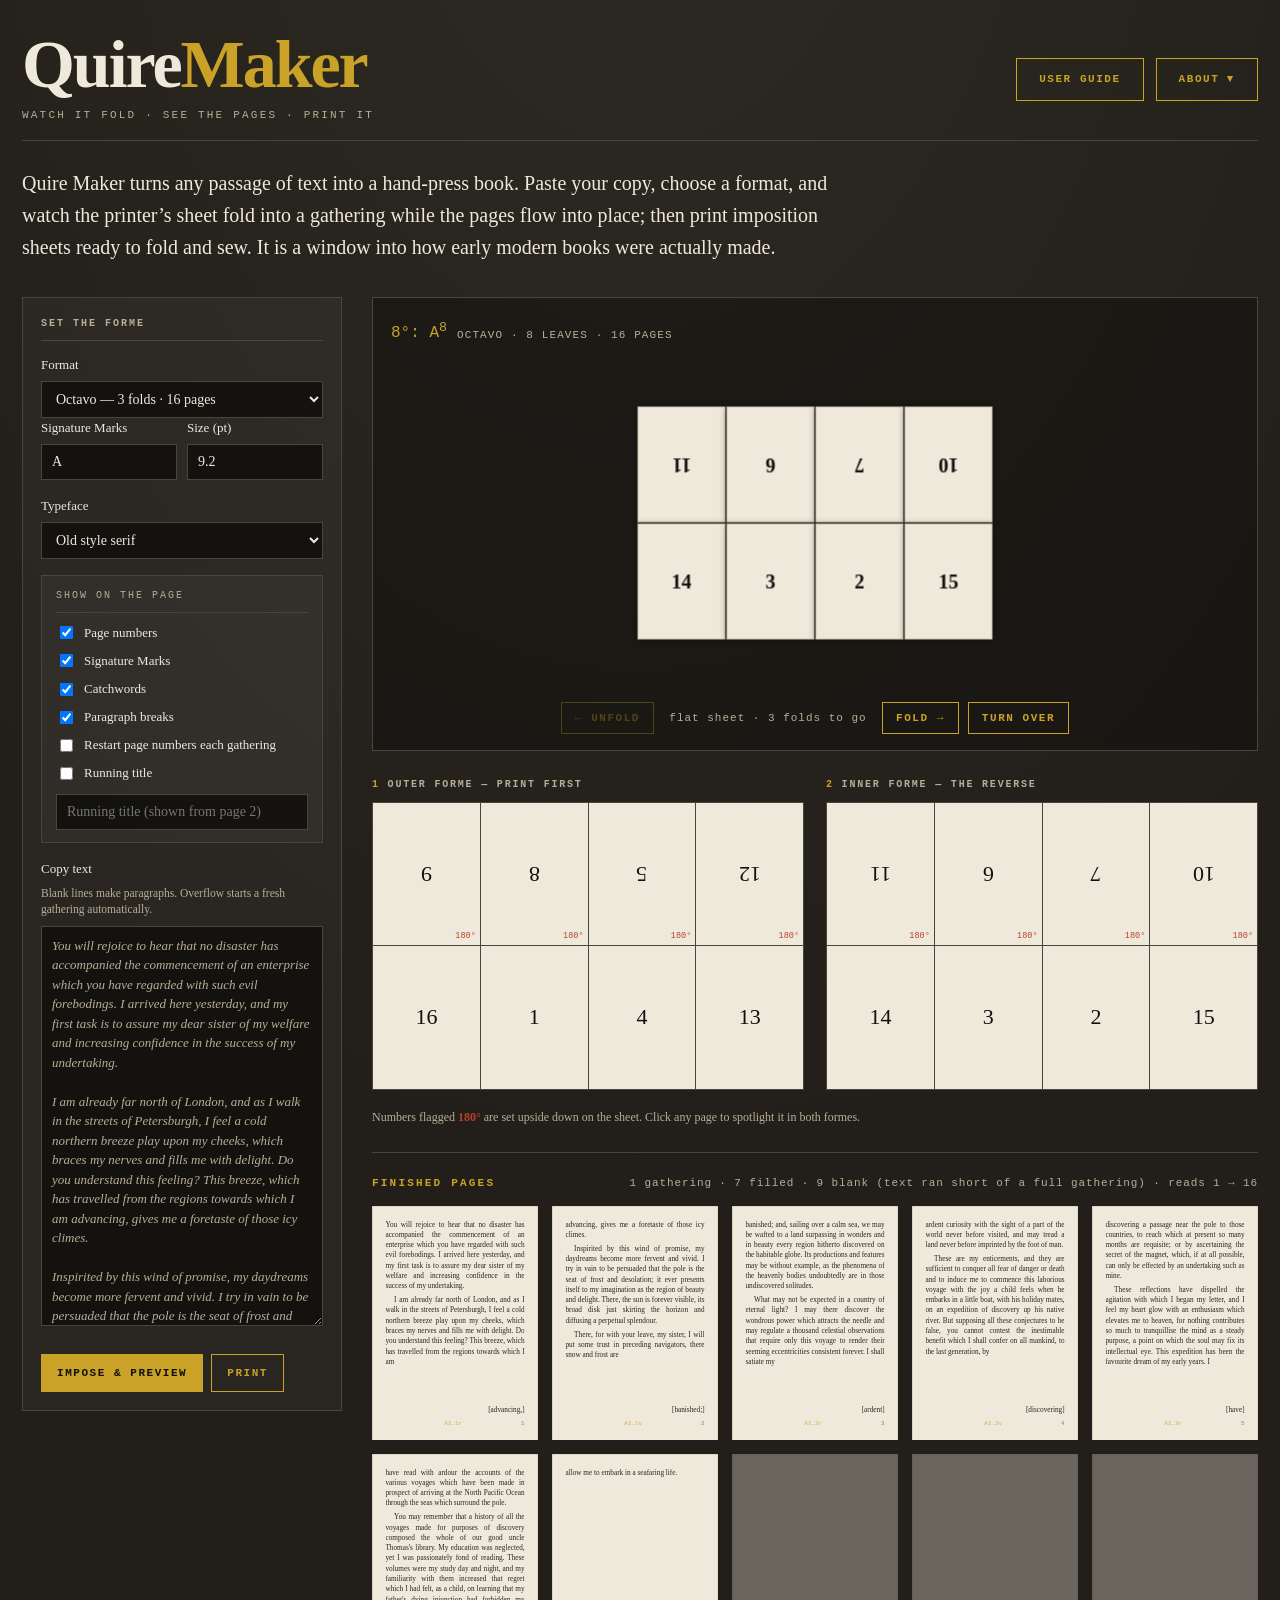
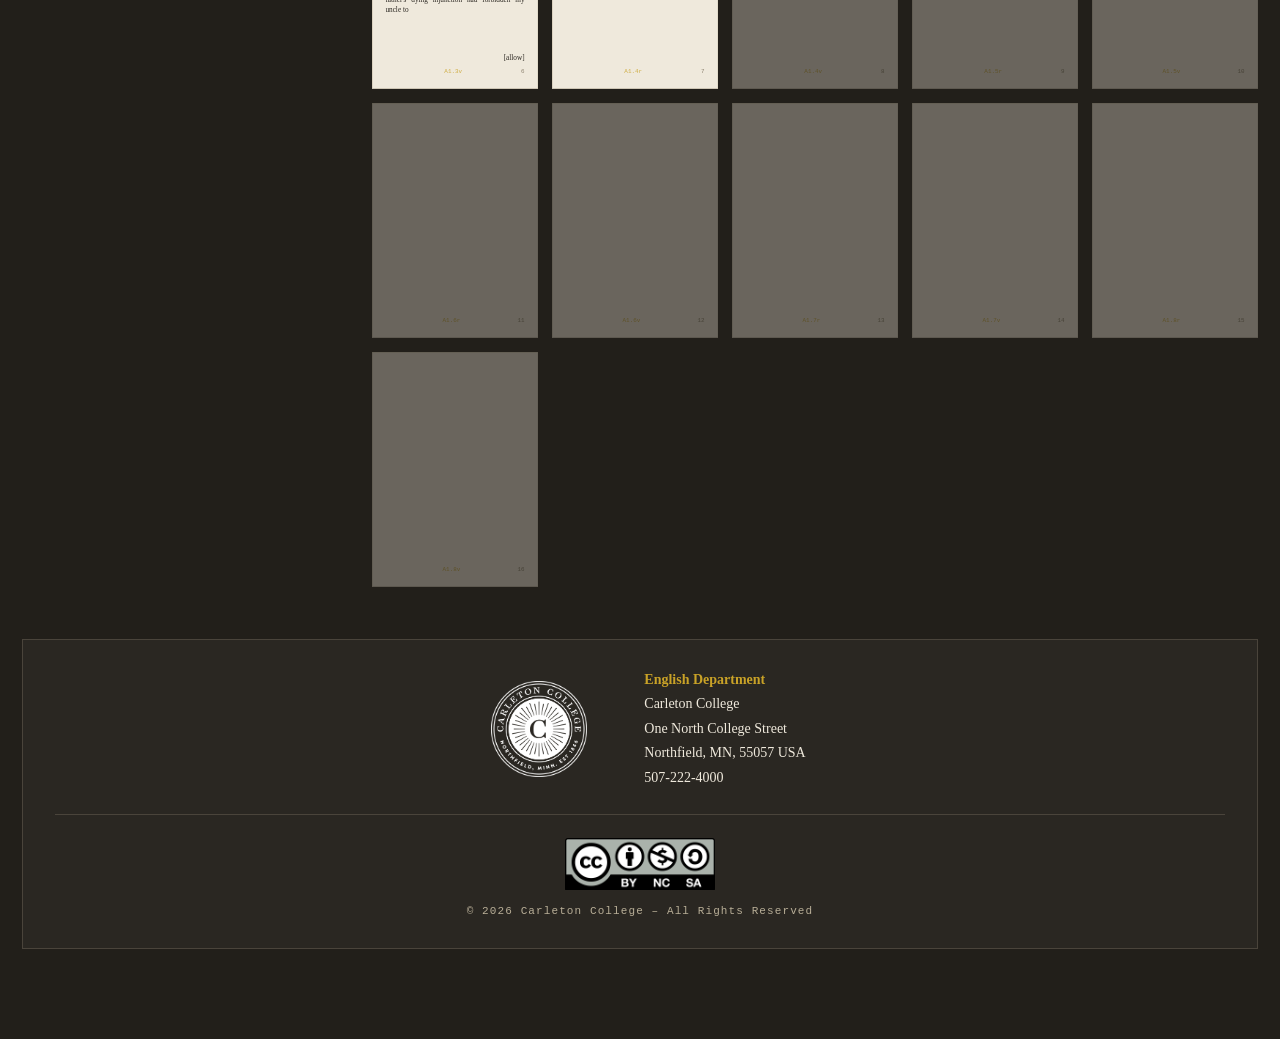
==== index.html @ 85a3f0dc "design changes" ====
<!DOCTYPE html>
<html lang="en">
<head>
<meta charset="utf-8">
<meta name="viewport" content="width=device-width,initial-scale=1">
<title>QuireMaker</title>
<link rel="stylesheet" href="css/styles.css">
</head>
<body>
<div class="wrap">

<header>
  <div class="brand">
    <h1>Quire<span>Maker</span></h1>
    <div class="tag">watch it fold &middot; see the pages &middot; print it</div>
  </div>
  <nav class="navbtns sitenav">
    <a class="btnlink" href="guide.html">User Guide</a>
    <div class="dropdown">
      <a class="btnlink ghost" href="about.html">About &#9662;</a>
      <div class="dropmenu">
        <a href="resources.html">Resources</a>
        <a href="credits.html">Credits</a>
      </div>
    </div>
  </nav>
</header>

<section class="hero">
  <p class="lede">Quire Maker turns any passage of text into a hand-press book. Paste your copy,
  choose a format, and watch the printer&rsquo;s sheet fold into a gathering while the pages flow
  into place; then print imposition sheets ready to fold and sew. It is a window into how
  early modern books were actually made.</p>
</section>

<div class="cols">
  <div class="panel">
    <h2>Set the forme</h2>

    <label for="fmt">Format</label>
    <select id="fmt">
      <option value="folio">Folio &mdash; 1 fold &middot; 4 pages</option>
      <option value="quarto">Quarto &mdash; 2 folds &middot; 8 pages</option>
      <option value="octavo" selected>Octavo &mdash; 3 folds &middot; 16 pages</option>
      <option value="sexto">Sextodecimo &mdash; 4 folds &middot; 32 pages</option>
    </select>

    <div class="two">
      <div><label for="sig">Signature Marks</label><input type="text" id="sig" value="A" maxlength="2"></div>
      <div><label for="fs">Size (pt)</label><input type="number" id="fs" value="9.2" step="0.2" min="5" max="16"></div>
    </div>

    <label for="face">Typeface</label>
    <select id="face">
      <option value='"Iowan Old Style",Georgia,serif'>Old style serif</option>
      <option value='"Palatino Linotype",Palatino,serif'>Palatino</option>
      <option value='"Times New Roman",Times,serif'>Times</option>
      <option value='Baskerville,"Libre Baskerville",serif'>Baskerville</option>
    </select>

    <div class="togglebox">
      <div class="togglehead">Show on the page</div>
      <div class="chk"><input type="checkbox" id="pgnum" checked><span>Page numbers</span></div>
      <div class="chk"><input type="checkbox" id="sigmark" checked><span>Signature Marks</span></div>
      <div class="chk"><input type="checkbox" id="catch" checked><span>Catchwords</span></div>
      <div class="chk"><input type="checkbox" id="para" checked><span>Paragraph breaks</span></div>
      <div class="chk"><input type="checkbox" id="restartpg"><span>Restart page numbers each gathering</span></div>
      <div class="chk"><input type="checkbox" id="runtitle"><span>Running title</span></div>
      <input type="text" id="runtitletext" class="runtitle-input" placeholder="Running title (shown from page 2)">
    </div>

    <label for="txt">Copy text</label>
    <div class="hint">Blank lines make paragraphs. Overflow starts a fresh gathering automatically.</div>
    <textarea id="txt"></textarea>

    <div class="acts">
      <button id="go">Impose &amp; preview</button>
      <button class="ghost" id="pr">Print</button>
    </div>
  </div>

  <div>
    <div class="stagebox">
      <p class="formula" id="fx"></p>
      <div class="scene"><div class="stack" id="stack"></div></div>
      <div class="transport">
        <button class="ghost" id="back">&larr; Unfold</button>
        <div class="step" id="stepTxt"></div>
        <button class="ghost" id="fwd">Fold &rarr;</button>
        <button class="ghost" id="turn">Turn over</button>
      </div>
    </div>

    <div class="formes" id="formes"></div>
    <p class="legend">
      Numbers flagged <b style="color:var(--vermilion)">180&deg;</b> are set upside down on the sheet.
      Click any page to spotlight it in both formes.
      </b>
    </p>

    <div class="previewhead">
      <h2>Finished pages</h2>
      <div class="meta" id="pvMeta"></div>
    </div>
    <div class="book" id="book"><p class="emptynote">Press &ldquo;Impose &amp; preview&rdquo; to flow your text into the pages.</p></div>
  </div>
</div>

<footer class="sitefoot">
  <div class="footmain">
    <div class="footlogo">
      <img src="images/carletonlogo.png" alt="Carleton College">
    </div>
    <address class="footaddr">
      <b>English Department</b><br>
      Carleton College<br>
      One North College Street<br>
      Northfield, MN, 55057 USA<br>
      507-222-4000
    </address>
  </div>
  <div class="footlic">
    <div class="cclicense">
      <img src="images/copyright.png" alt="CC BY-NC-SA 4.0">
    </div>
    <div class="footcopy">&copy; 2026 Carleton College &ndash; All Rights Reserved</div>
  </div>
</footer>
</div>

<div id="out"></div>

<script type="module" src="js/app.js"></script>
</body>
</html>
---- css/styles.css ----
:root{
  --ink:#12100e; --board:#221f1a; --paper:#efe9dc; --paperEdge:#cdc3ad;
  --rule:#4a443b; --gold:#c9a227; --vermilion:#b8422c; --slate:#5d7a8c; --dim:#b8ae97;
}
*{box-sizing:border-box}
html,body{margin:0;padding:0}
body{background:radial-gradient(120% 90% at 50% -10%,#2e2a23 0%,var(--board) 60%);
  color:var(--paper);font-family:"Iowan Old Style","Palatino Linotype",Palatino,Georgia,serif;
  font-size:16px;line-height:1.55;min-height:100vh}
.wrap{max-width:1320px;margin:0 auto;padding:34px 22px 90px}

header{display:flex;align-items:center;justify-content:space-between;gap:20px;
  flex-wrap:wrap;border-bottom:1px solid var(--rule);padding-bottom:16px;margin-bottom:26px}
h1{margin:0;font-size:clamp(36px,7vw,68px);line-height:.9;font-weight:600;letter-spacing:-.03em}
h1 span{color:var(--gold)}
.tag{font-family:ui-monospace,"SF Mono",Menlo,Consolas,monospace;font-size:11px;
  letter-spacing:.2em;text-transform:uppercase;color:var(--dim);margin-top:12px}
/* nav sits up on the title line, buttons pushed to the right */
header .navbtns{width:auto;margin:0;justify-content:flex-end}

.cols{display:grid;grid-template-columns:320px 1fr;gap:30px;align-items:start}
@media(max-width:980px){.cols{grid-template-columns:1fr}}

.panel{border:1px solid var(--rule);padding:18px;background:rgba(255,255,255,.03)}
.panel h2{font-family:ui-monospace,Menlo,monospace;font-size:10px;letter-spacing:.2em;
  text-transform:uppercase;color:var(--dim);margin:0 0 14px;padding-bottom:8px;
  border-bottom:1px solid var(--rule);font-weight:600}
label{display:block;font-size:13px;margin:16px 0 6px}
label:first-of-type{margin-top:0}
select,input[type=text],input[type=number],textarea{width:100%;padding:9px 10px;
  font-family:inherit;font-size:14px;border-radius:0;background:#14120f;
  border:1px solid var(--rule);color:var(--paper)}
textarea{min-height:400px;font-size:13px;line-height:1.5;resize:vertical}
/* built-in passage shown as a sample: greyed + italic until the user clicks in */
textarea.is-sample{color:var(--dim);font-style:italic}
select:focus,input:focus,textarea:focus{outline:none;border-color:var(--gold)}
.two{display:grid;grid-template-columns:1fr 1fr;gap:10px}
.chk{display:flex;align-items:center;gap:8px;font-size:13px;margin-top:12px}
.chk input{width:auto}
.hint{font-size:11.5px;color:var(--dim);margin:6px 0 8px;line-height:1.45}

.togglebox{border:1px solid var(--rule);background:rgba(255,255,255,.03);
  padding:12px 14px;margin-top:16px}
.togglehead{font-family:ui-monospace,Menlo,monospace;font-size:10px;letter-spacing:.2em;
  text-transform:uppercase;color:var(--dim);margin:0 0 10px;padding-bottom:8px;
  border-bottom:1px solid var(--rule)}
.togglebox .chk{margin-top:8px}
.togglebox .chk:first-of-type{margin-top:0}
.runtitle-input{margin-top:10px;font-size:12px;padding:7px 9px}

button{font-family:ui-monospace,Menlo,monospace;font-size:11px;letter-spacing:.14em;
  text-transform:uppercase;padding:12px 15px;border:1px solid var(--gold);
  background:var(--gold);color:var(--ink);cursor:pointer;border-radius:0;font-weight:600}
button.ghost{background:transparent;color:var(--gold)}
button:hover:not(:disabled){background:var(--vermilion);border-color:var(--vermilion);color:#fff}
button:disabled{opacity:.3;cursor:default}
button:focus-visible{outline:2px solid var(--slate);outline-offset:3px}
.acts{display:flex;gap:8px;margin-top:20px;flex-wrap:wrap}

/* ---- fold theatre: fixed, centered stage ---- */
.stagebox{border:1px solid var(--rule);background:rgba(0,0,0,.28);padding:20px 18px 16px;margin-bottom:26px;overflow:hidden}
.formula{font-family:ui-monospace,Menlo,monospace;font-size:16px;color:var(--gold);margin:0 0 12px}
.formula small{color:var(--dim);font-size:11px;letter-spacing:.1em;text-transform:uppercase;margin-left:10px}
.scene{perspective:1600px;height:330px;display:flex;align-items:center;justify-content:center;overflow:hidden}
.stack{position:relative;transform-style:preserve-3d;transition:transform .6s ease}  /* centered, never moves */
.pc{position:absolute;background:var(--paper);color:var(--ink);border:1px solid var(--paperEdge);
  display:flex;align-items:center;justify-content:center;font-size:20px;font-weight:600;
  transform-style:preserve-3d;
  transition:transform .6s cubic-bezier(.5,.05,.25,1);
  box-shadow:0 1px 7px rgba(0,0,0,.4)}
.pc .lbl{backface-visibility:hidden;position:absolute}
.pc .lbl.bk{transform:rotateY(180deg)}
.pc.inv .lbl{transform:rotate(180deg)}
.pc.inv .lbl.bk{transform:rotateY(180deg) rotate(180deg)}

.transport{display:flex;gap:9px;align-items:center;justify-content:center;margin-top:14px;flex-wrap:wrap}
.transport button{padding:9px 13px}
.step{font-family:ui-monospace,Menlo,monospace;font-size:11px;color:var(--dim);
  letter-spacing:.09em;min-width:210px;text-align:center}

/* ---- formes ---- */
.formes{display:grid;grid-template-columns:1fr 1fr;gap:22px;margin-bottom:26px}
@media(max-width:760px){.formes{grid-template-columns:1fr}}
.forme h3{font-family:ui-monospace,Menlo,monospace;font-size:10px;letter-spacing:.18em;
  text-transform:uppercase;color:var(--dim);margin:0 0 9px}
.forme h3 b{color:var(--gold)}
.sheet{display:grid;gap:1px;background:var(--rule);border:1px solid var(--rule)}
.cell{background:var(--paper);color:var(--ink);aspect-ratio:3/4;position:relative;
  display:flex;align-items:center;justify-content:center;font-size:clamp(14px,2.3vw,22px);
  cursor:pointer;transition:background .18s}
.cell:hover{background:#fff8e6}
.cell.hi{background:var(--gold)}
.cell .num{transition:transform .3s}
.cell.rot .num{transform:rotate(180deg)}
.cell .flag{position:absolute;bottom:2px;right:4px;font-family:ui-monospace,monospace;
  font-size:8.5px;color:var(--vermilion)}
.legend{font-size:12px;color:var(--dim);margin:-8px 0 26px;line-height:1.5}
.legend b{color:var(--paper);font-weight:600}

/* ---- live page preview ---- */
.previewhead{display:flex;align-items:baseline;justify-content:space-between;gap:14px;
  flex-wrap:wrap;border-top:1px solid var(--rule);padding-top:22px;margin-bottom:14px}
.previewhead h2{font-family:ui-monospace,Menlo,monospace;font-size:11px;letter-spacing:.2em;
  text-transform:uppercase;color:var(--gold);margin:0}
.previewhead .meta{font-family:ui-monospace,Menlo,monospace;font-size:11px;color:var(--dim);letter-spacing:.08em}
.book{display:grid;grid-template-columns:repeat(auto-fill,minmax(150px,1fr));gap:14px}
.leaf{position:relative;overflow:hidden}
.leafframe{position:absolute;top:0;left:0;transform-origin:top left;
  background:var(--paper);color:#2a2620;
  box-shadow:0 2px 8px rgba(0,0,0,.35), inset 0 0 0 1px var(--paperEdge);
  border:0}
.leafframe .body{min-height:0;text-align:justify}
.leafframe .body p{margin:0 0 .5em}
.leafframe .foot{min-height:0}
.leafframe .corner{font-family:ui-monospace,monospace;color:var(--gold);opacity:.85}
.leafframe .pnum{font-family:ui-monospace,monospace;color:#8a7f6d}
.leaf.blank .leafframe{opacity:.35}
.gatherlabel{grid-column:1/-1;font-family:ui-monospace,Menlo,monospace;font-size:10px;
  letter-spacing:.16em;text-transform:uppercase;color:var(--dim);
  border-bottom:1px dashed var(--rule);padding-bottom:6px;margin-top:6px}
.emptynote{color:var(--dim);font-size:13px}

/* ---- hero + navigation ---- */
.hero{margin:0 0 34px;max-width:820px;text-align:left}
.lede{font-size:clamp(16px,2.2vw,20px);line-height:1.6;color:var(--paper);margin:0 0 22px}
.lede em{color:var(--gold);font-style:normal}
.article em{color:var(--gold);font-style:normal}
.navbtns{display:flex;gap:12px;flex-wrap:wrap;justify-content:center;width:100%}
.btnlink{display:inline-block;text-decoration:none;
  font-family:ui-monospace,Menlo,monospace;font-size:11px;letter-spacing:.14em;
  text-transform:uppercase;padding:12px 22px;border:1px solid var(--gold);
  background:transparent;color:var(--gold);font-weight:600;transition:background .15s,color .15s}
.btnlink.ghost{background:transparent;color:var(--gold)}
.btnlink:hover{background:var(--vermilion);border-color:var(--vermilion);color:#fff}
.btnlink:focus-visible{outline:2px solid var(--slate);outline-offset:3px}

/* About dropdown */
.dropdown{position:relative;display:inline-block}
/* transparent bridge so the menu doesn't vanish when crossing the gap */
.dropdown::after{content:"";position:absolute;top:100%;left:0;right:0;height:12px}
.dropmenu{position:absolute;top:calc(100% + 10px);left:50%;
  transform:translateX(-50%) translateY(6px);min-width:210px;
  background:var(--board);border:1px solid var(--rule);
  box-shadow:0 14px 34px rgba(0,0,0,.45);
  display:flex;flex-direction:column;z-index:50;
  opacity:0;visibility:hidden;transition:opacity .16s ease,transform .16s ease}
.dropdown:hover .dropmenu,.dropdown:focus-within .dropmenu{
  opacity:1;visibility:visible;transform:translateX(-50%) translateY(0)}
.dropmenu a{display:block;text-decoration:none;padding:12px 18px;text-align:left;
  font-family:ui-monospace,Menlo,monospace;font-size:11px;letter-spacing:.12em;
  text-transform:uppercase;color:var(--paper);border-bottom:1px solid var(--rule);
  transition:background .12s,color .12s}
.dropmenu a:last-child{border-bottom:0}
.dropmenu a:hover{background:var(--gold);color:var(--ink)}

/* shared centered site nav on every page */
.sitenav{margin:0 0 32px}

/* subtle top nav / back link on subpages */
.topnav{display:flex;align-items:center;gap:18px;margin:-6px 0 30px;flex-wrap:wrap}
.backlink{text-decoration:none;font-family:ui-monospace,Menlo,monospace;font-size:11px;
  letter-spacing:.14em;text-transform:uppercase;color:var(--gold)}
.backlink:hover{color:var(--vermilion)}
.topnav .sep{color:var(--rule)}

/* ---- article / prose pages (guide, about) ---- */
.article{max-width:820px}
.article h2{font-size:clamp(22px,4vw,32px);font-weight:600;letter-spacing:-.01em;
  color:var(--paper);margin:38px 0 12px;scroll-margin-top:24px}
.article h2:first-child{margin-top:0}
.article h2 span{color:var(--gold)}
.article h3{font-family:ui-monospace,Menlo,monospace;font-size:11px;letter-spacing:.16em;
  text-transform:uppercase;color:var(--gold);margin:26px 0 10px}
.article p{margin:0 0 16px;line-height:1.65}
.article a{color:var(--gold)}

/* numbered step cards for the guide */
.steps{list-style:none;counter-reset:step;padding:0;margin:0 0 20px}
.steps li{counter-increment:step;position:relative;border:1px solid var(--rule);
  background:rgba(255,255,255,.03);padding:16px 18px 16px 62px;margin-bottom:12px}
.steps li::before{content:counter(step);position:absolute;left:16px;top:16px;
  width:30px;height:30px;display:flex;align-items:center;justify-content:center;
  font-family:ui-monospace,Menlo,monospace;font-size:14px;font-weight:600;
  color:var(--ink);background:var(--gold)}
.steps li b{color:var(--paper)}
.steps li .k{font-family:ui-monospace,Menlo,monospace;font-size:12px;color:var(--gold);
  letter-spacing:.06em}

/* format cheat-sheet grid */
.fmtgrid{display:grid;grid-template-columns:repeat(auto-fit,minmax(150px,1fr));gap:14px;margin:6px 0 24px}
.fmtcard{border:1px solid var(--rule);background:rgba(255,255,255,.03);padding:14px 16px}
.fmtcard .big{font-size:28px;font-weight:600;color:var(--gold);line-height:1}
.fmtcard .nm{font-family:ui-monospace,Menlo,monospace;font-size:11px;letter-spacing:.12em;
  text-transform:uppercase;color:var(--dim);margin:8px 0 2px}
.fmtcard .sub{font-size:13px;color:var(--paper)}

/* course schedule (related courses page) */
.term{margin:0 0 26px}
.term .season{font-family:ui-monospace,Menlo,monospace;font-size:12px;letter-spacing:.16em;
  text-transform:uppercase;color:var(--gold);margin:0 0 8px;
  border-bottom:1px solid var(--rule);padding-bottom:6px}
.courselist{list-style:none;padding:0;margin:0}
.courselist li{display:flex;gap:16px;align-items:baseline;
  border-bottom:1px dashed var(--rule);padding:11px 2px}
.courselist li:last-child{border-bottom:0}
.courselist .code{flex:0 0 auto;min-width:96px;font-family:ui-monospace,Menlo,monospace;
  font-size:13px;letter-spacing:.05em;color:var(--gold);font-weight:600}
.courselist .title{color:var(--paper)}

/* resource cards */
.reslist{list-style:none;padding:0;margin:0 0 24px}
.reslist li{border:1px solid var(--rule);background:rgba(255,255,255,.03);
  padding:15px 18px;margin-bottom:12px}
.reslist li b{color:var(--paper);display:block;margin-bottom:3px}
.reslist li span{font-size:14px;color:var(--dim)}
.reslist li a{text-decoration:none;display:block}
.reslist li a b{color:var(--gold)}
.reslist li a:hover b{color:var(--vermilion)}
.reslist li:hover{border-color:var(--gold)}

/* callout / tip */
.callout{border-left:3px solid var(--gold);background:rgba(201,162,39,.08);
  padding:14px 18px;margin:0 0 22px;font-size:15px}
.callout b{color:var(--gold)}

/* ---- about: timeline + people ---- */
.timeline{list-style:none;padding:0;margin:8px 0 26px;border-left:1px solid var(--rule)}
.timeline li{position:relative;padding:0 0 22px 26px}
.timeline li::before{content:"";position:absolute;left:-6px;top:5px;width:11px;height:11px;
  background:var(--gold);border-radius:50%;box-shadow:0 0 0 3px var(--board)}
.timeline .yr{font-family:ui-monospace,Menlo,monospace;font-size:11px;letter-spacing:.14em;
  color:var(--gold);display:block;margin-bottom:3px}

.people{margin:10px 0 30px}
.lead-card{display:flex;gap:22px;align-items:center;border:1px solid var(--rule);
  background:rgba(255,255,255,.03);padding:20px;margin-bottom:22px;flex-wrap:wrap}
.photo{background:(45deg);
  color:var(--dim);font-family:ui-monospace,Menlo,monospace;font-size:10px;letter-spacing:.12em;
  text-transform:uppercase;text-align:center;flex:0 0 auto}
.photo.lead{width:150px;height:180px}
.photo.group{width:100%;height:260px;margin-top:12px}
.lead-card .who{flex:1;min-width:200px}
.lead-card .who .role{font-family:ui-monospace,Menlo,monospace;font-size:11px;
  letter-spacing:.16em;text-transform:uppercase;color:var(--gold);margin:0 0 6px}
.lead-card .who .nm{font-size:22px;font-weight:600;margin:0 0 8px}
.memberlist{list-style:none;margin:8px 0 0;padding:0;text-align:center}
.memberlist li{padding:5px 0;font-size:16px;color:var(--paper)}

footer.credit{border-top:1px solid var(--rule);margin-top:40px;padding-top:18px;
  font-family:ui-monospace,Menlo,monospace;font-size:11px;letter-spacing:.1em;color:var(--dim);
  text-align:center}

/* ---- shared institutional footer box (every page) ---- */
.sitefoot{border:1px solid var(--rule);background:rgba(255,255,255,.035);
  margin-top:52px;padding:28px 32px}
.sitefoot .footmain{display:flex;align-items:center;justify-content:center;
  gap:40px;flex-wrap:wrap}
/* logo slot: dashed placeholder now, swap the inner <span> for an <img> later */
.sitefoot .footlogo{flex:0 0 auto;width:130px;height:96px;
  display:flex;align-items:center;justify-content:center}
.sitefoot .footlogo span{width:100%;height:100%;display:flex;align-items:center;
  justify-content:center;border:1px dashed var(--rule);
  font-family:ui-monospace,Menlo,monospace;font-size:10px;letter-spacing:.16em;color:var(--dim)}
.sitefoot .footlogo img{max-width:100%;max-height:100%;display:block}
.sitefoot .footaddr{font-style:normal;font-size:14px;line-height:1.75;color:var(--paper)}
.sitefoot .footaddr b{color:var(--gold);font-weight:600}
/* licence + copyright strip, centred under the main row */
.sitefoot .footlic{display:flex;flex-direction:column;align-items:center;gap:12px;
  margin-top:24px;padding-top:22px;border-top:1px solid var(--rule)}
.sitefoot .cclicense{width:150px;height:54px;display:flex;align-items:center;justify-content:center}
.sitefoot .cclicense span{width:100%;height:100%;display:flex;align-items:center;
  justify-content:center;border:1px dashed var(--rule);
  font-family:ui-monospace,Menlo,monospace;font-size:10px;letter-spacing:.12em;color:var(--dim)}
.sitefoot .cclicense img{max-width:100%;max-height:100%;display:block}
.sitefoot .footcopy{font-family:ui-monospace,Menlo,monospace;font-size:11px;
  letter-spacing:.1em;color:var(--dim);text-align:center}

/* ---- centered layout for prose / about pages ---- */
.article{max-width:860px;margin:0 auto}
.article .lede{text-align:left}
.article h2{text-align:center}
.steps{max-width:680px;margin:0 auto 20px}
.fmtgrid{max-width:720px;margin:6px auto 24px}
.callout{max-width:680px;margin:0 auto 22px}
.timeline{max-width:640px;margin:8px auto 26px}
.lead-card{max-width:660px;margin:0 auto 22px}
.people{margin-left:auto;margin-right:auto}
.term{max-width:600px;margin:0 auto 26px}
.reslist{max-width:680px;margin:0 auto 24px}

/* ---- print ---- */
#out{display:none}
@media print{
  body{background:#fff}
  .wrap{display:none}
  #out{display:block}
  @page{size:A4 landscape;margin:0}
  html,body{width:297mm;height:210mm}
  .psheet{page-break-after:always;break-after:page;display:grid;
    width:297mm;height:210mm;overflow:hidden}
  /* Geometry is set inline by panelStyles() — keep CSS from fighting those sizes */
  .pcell{background:#fff;color:#2a2620;border:0;
    box-shadow:inset 0 0 0 1px #ccc}
  .pcell.rot{transform:rotate(180deg)}
  .ptext{min-height:0;text-align:justify}
  .ptext p{margin:0 0 .5em}
  .pcatch{min-height:0}
  .pfol{min-height:0}}
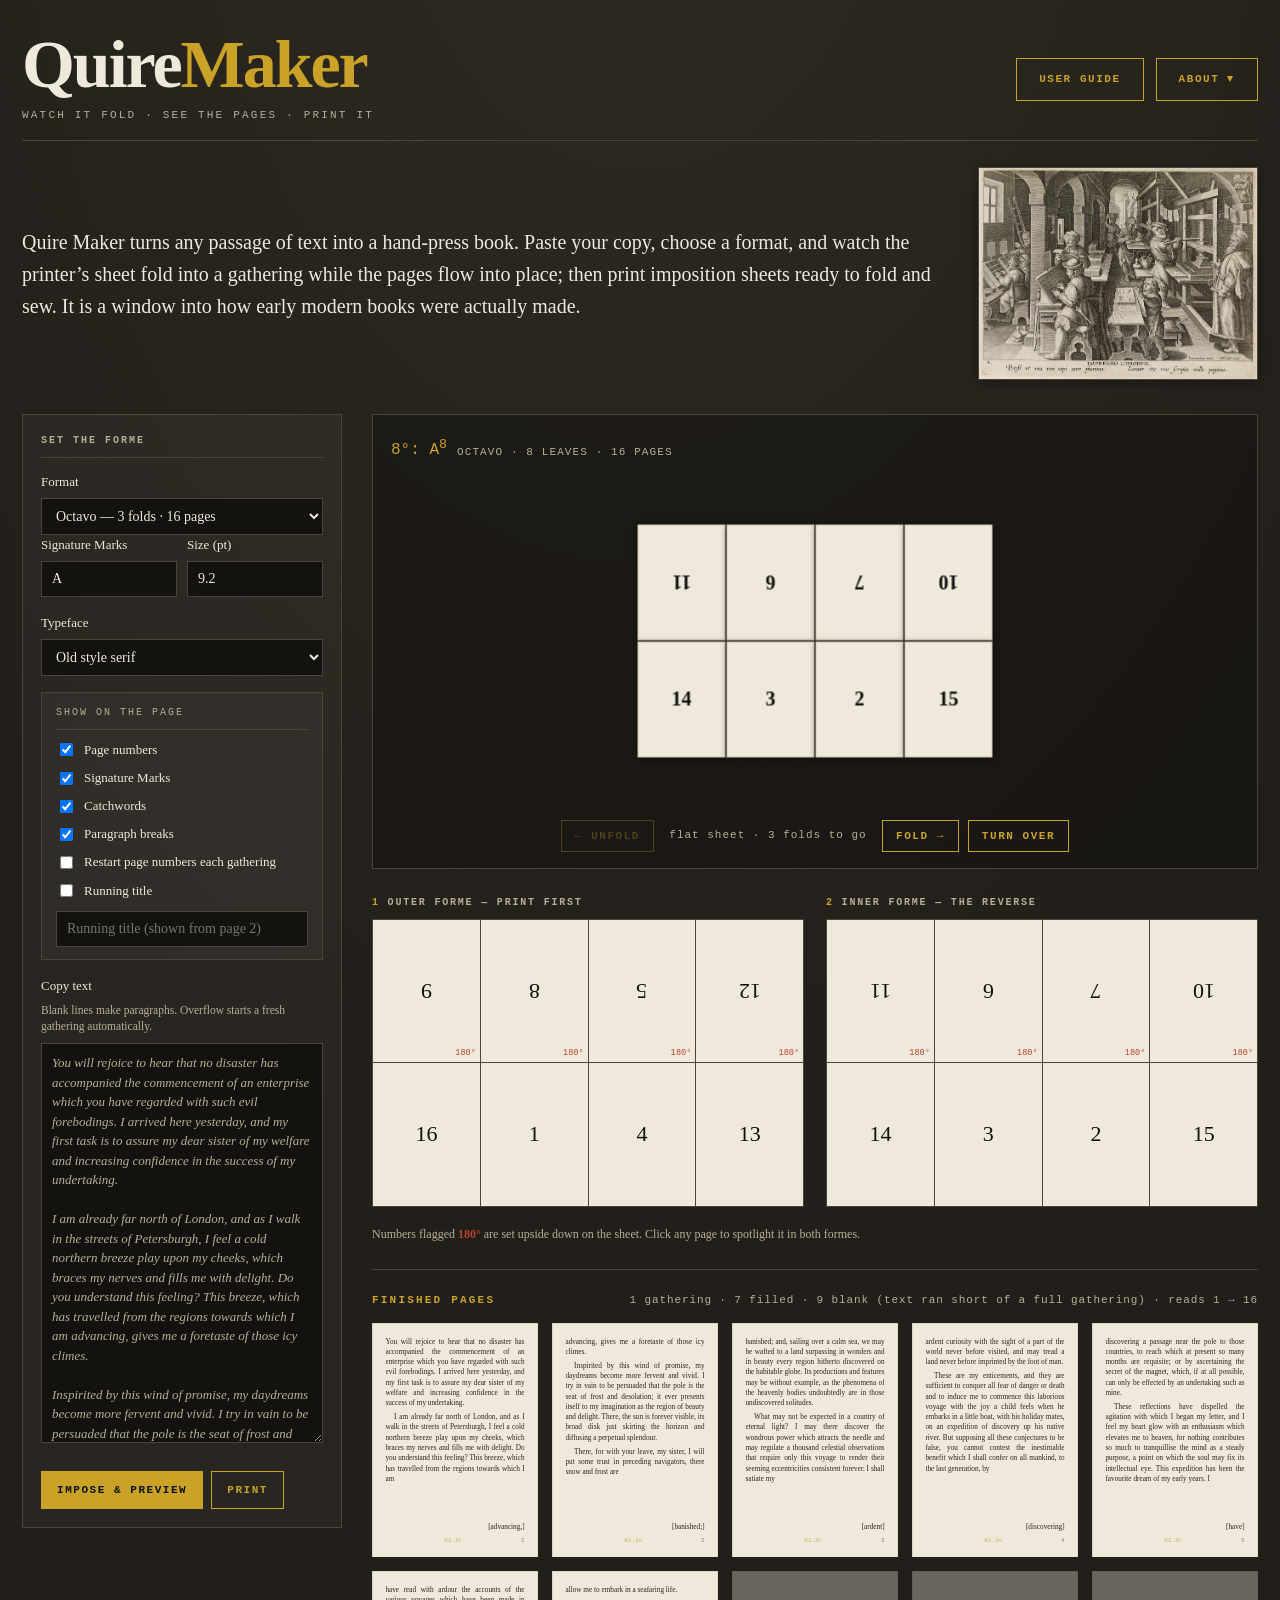
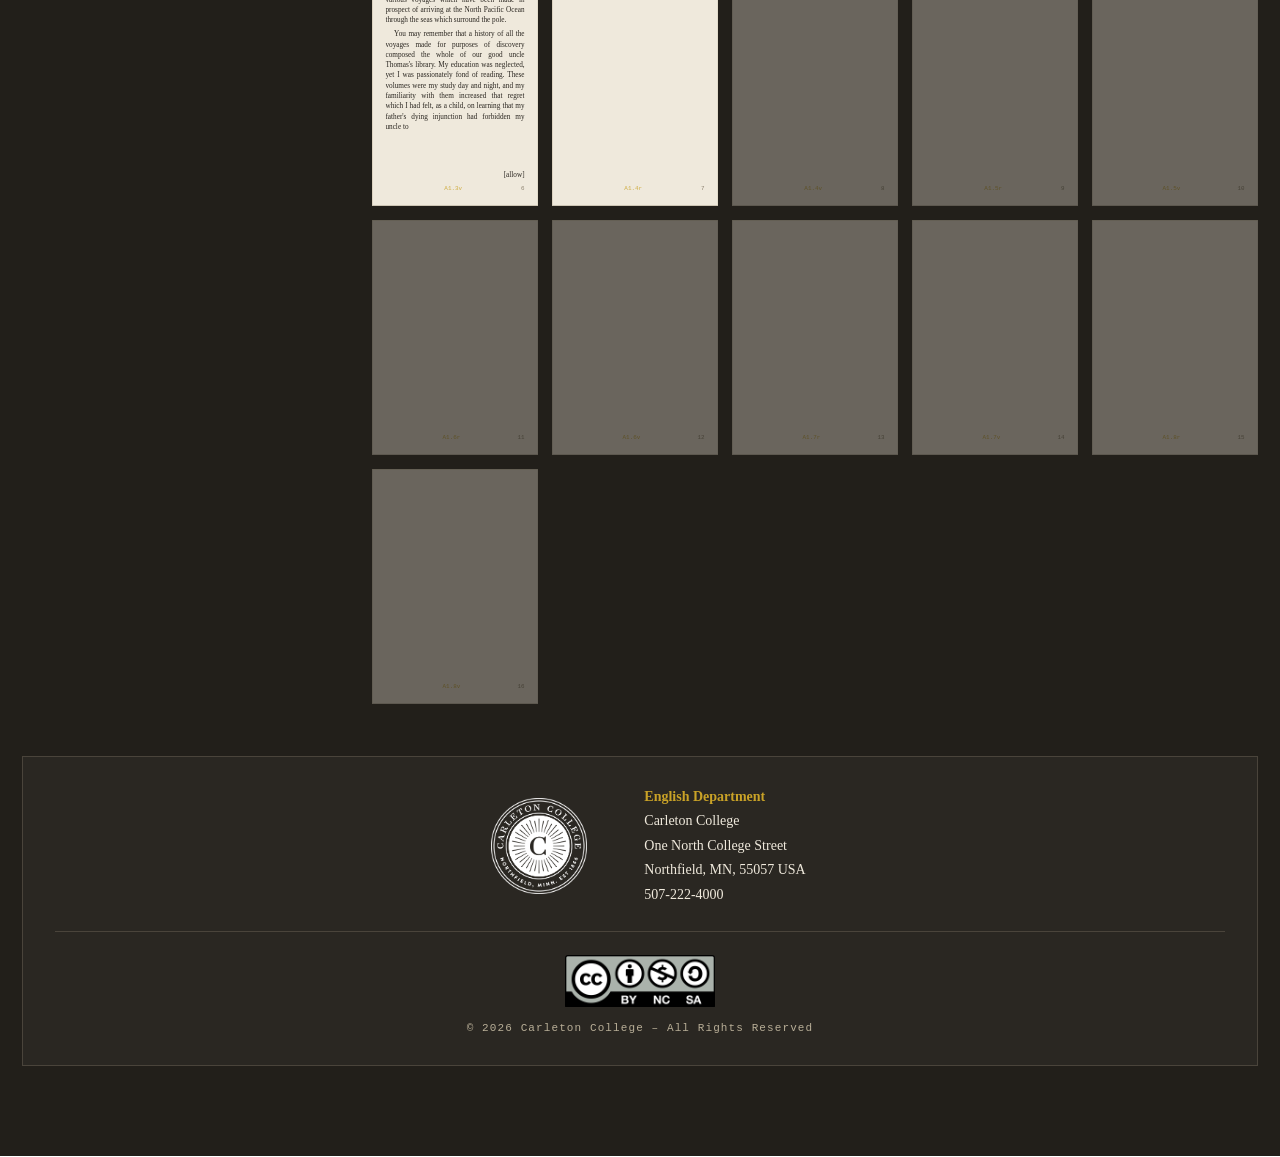
==== commit 1deaaac1: "design" ====
--- a/index.html
+++ b/index.html
@@ -31,6 +31,7 @@
   choose a format, and watch the printer&rsquo;s sheet fold into a gathering while the pages flow
   into place; then print imposition sheets ready to fold and sew. It is a window into how
   early modern books were actually made.</p>
+  <img class="hero-img" src="images/quire.jpg" alt="A folded quire">
 </section>
 
 <div class="cols">
--- a/css/styles.css
+++ b/css/styles.css
@@ -121,9 +121,13 @@
 .emptynote{color:var(--dim);font-size:13px}
 
 /* ---- hero + navigation ---- */
-.hero{margin:0 0 34px;max-width:820px;text-align:left}
-.lede{font-size:clamp(16px,2.2vw,20px);line-height:1.6;color:var(--paper);margin:0 0 22px}
+.hero{display:grid;grid-template-columns:1fr minmax(160px,280px);gap:28px;
+  align-items:center;margin:0 0 34px;max-width:none;text-align:left}
+.lede{font-size:clamp(16px,2.2vw,20px);line-height:1.6;color:var(--paper);margin:0}
 .lede em{color:var(--gold);font-style:normal}
+.hero-img{width:100%;height:auto;display:block;object-fit:cover;
+  border:1px solid var(--rule);box-shadow:0 2px 10px rgba(0,0,0,.35)}
+@media(max-width:700px){.hero{grid-template-columns:1fr}.hero-img{max-width:320px}}
 .article em{color:var(--gold);font-style:normal}
 .navbtns{display:flex;gap:12px;flex-wrap:wrap;justify-content:center;width:100%}
 .btnlink{display:inline-block;text-decoration:none;
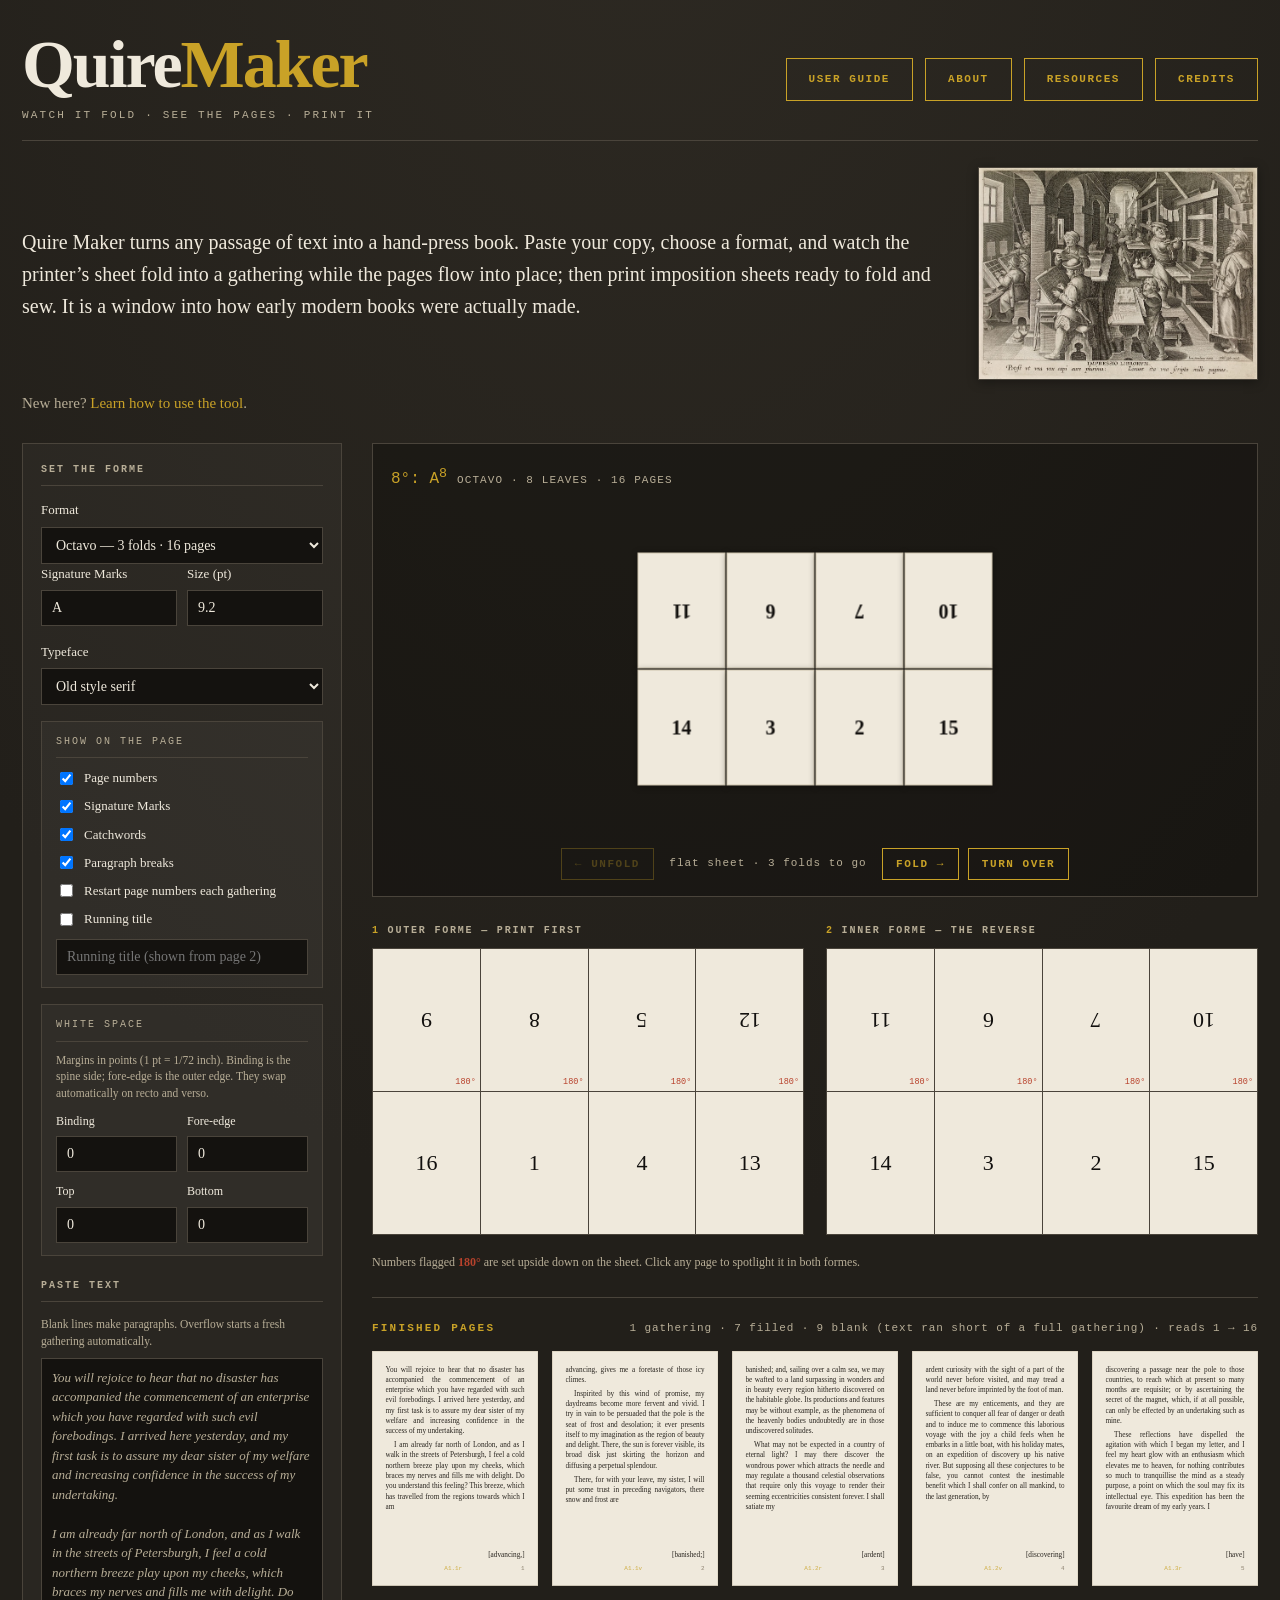
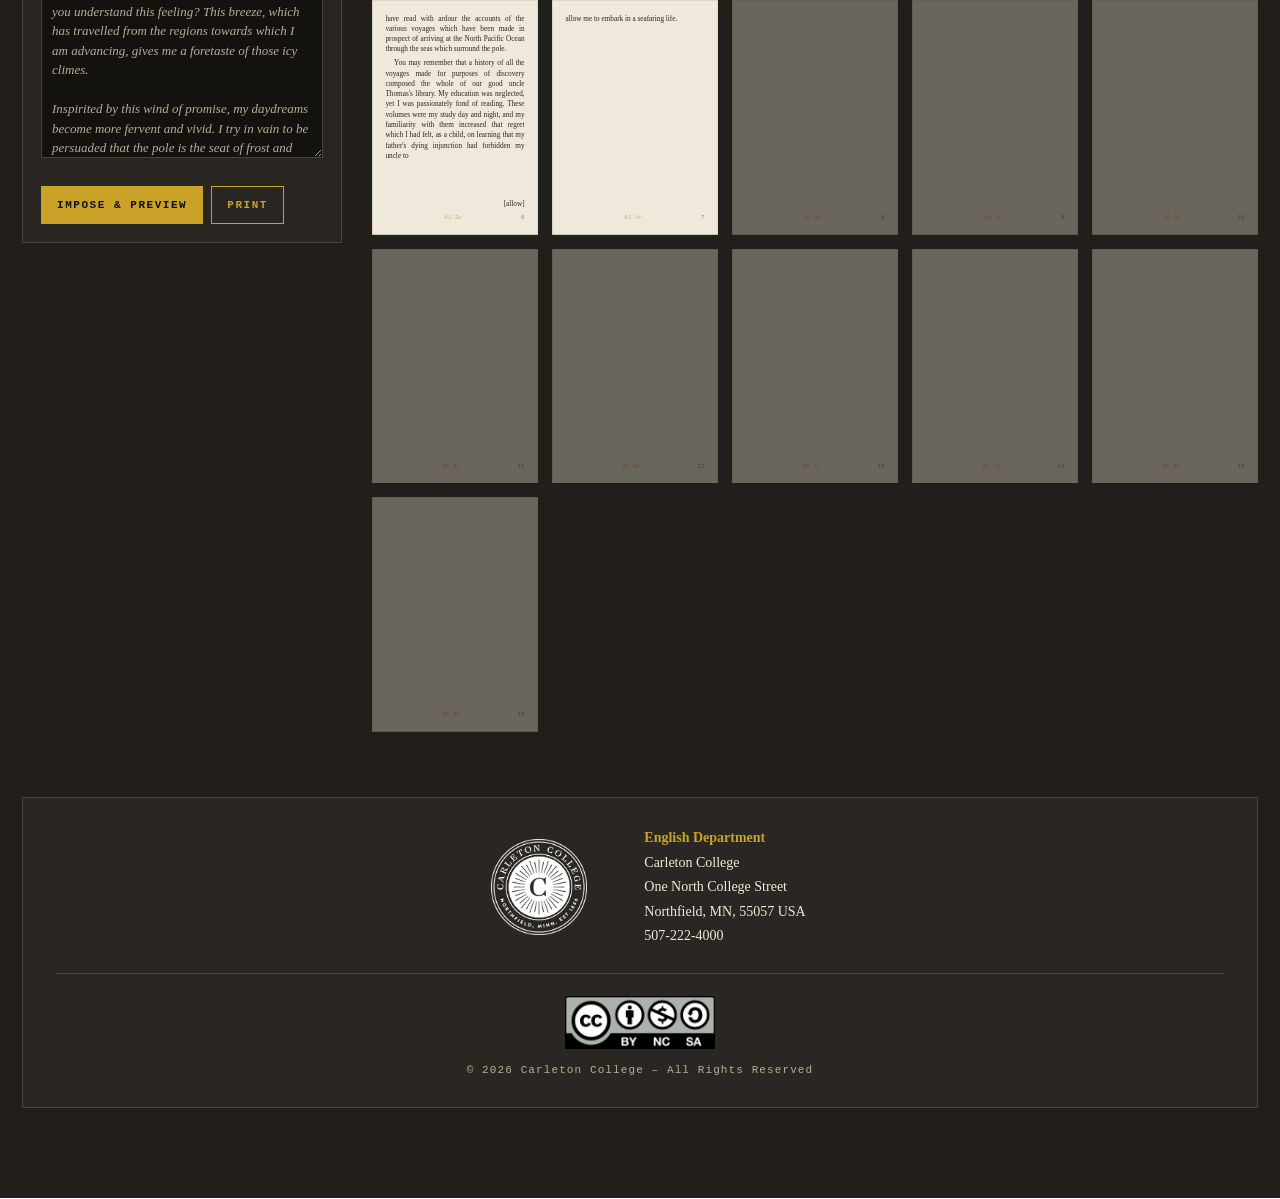
==== commit 30a16b1e: "font and sizing + user guide text + margins" ====
--- a/index.html
+++ b/index.html
@@ -16,13 +16,9 @@
   </div>
   <nav class="navbtns sitenav">
     <a class="btnlink" href="guide.html">User Guide</a>
-    <div class="dropdown">
-      <a class="btnlink ghost" href="about.html">About &#9662;</a>
-      <div class="dropmenu">
-        <a href="resources.html">Resources</a>
-        <a href="credits.html">Credits</a>
-      </div>
-    </div>
+    <a class="btnlink" href="about.html">About</a>
+    <a class="btnlink" href="resources.html">Resources</a>
+    <a class="btnlink" href="credits.html">Credits</a>
   </nav>
 </header>
 
@@ -33,6 +29,7 @@
   early modern books were actually made.</p>
   <img class="hero-img" src="images/quire.jpg" alt="A folded quire">
 </section>
+<p class="hero-guide">New here? <a href="guide.html">Learn how to use the tool</a>.</p>
 
 <div class="cols">
   <div class="panel">
@@ -48,15 +45,15 @@
 
     <div class="two">
       <div><label for="sig">Signature Marks</label><input type="text" id="sig" value="A" maxlength="2"></div>
-      <div><label for="fs">Size (pt)</label><input type="number" id="fs" value="9.2" step="0.2" min="5" max="16"></div>
+      <div><label for="fs">Size (pt)</label><input type="number" id="fs" value="9.2" step="0.2" min="1" max="20" title="For ideal results, keep size between 5 and 20"></div>
     </div>
 
     <label for="face">Typeface</label>
     <select id="face">
-      <option value='"Iowan Old Style",Georgia,serif'>Old style serif</option>
-      <option value='"Palatino Linotype",Palatino,serif'>Palatino</option>
-      <option value='"Times New Roman",Times,serif'>Times</option>
-      <option value='Baskerville,"Libre Baskerville",serif'>Baskerville</option>
+      <option value="'Iowan Old Style', Georgia, serif">Old style serif</option>
+      <option value="'Palatino Linotype', Palatino, 'Book Antiqua', serif">Palatino</option>
+      <option value="'Times New Roman', Times, serif">Times</option>
+      <option value="Baskerville, Georgia, serif">Baskerville</option>
     </select>
 
     <div class="togglebox">
@@ -70,7 +67,20 @@
       <input type="text" id="runtitletext" class="runtitle-input" placeholder="Running title (shown from page 2)">
     </div>
 
-    <label for="txt">Copy text</label>
+    <div class="togglebox whitespace">
+      <div class="togglehead">White space</div>
+      <div class="hint">Margins in points (1&nbsp;pt&nbsp;=&nbsp;1/72&nbsp;inch). Binding is the spine side; fore-edge is the outer edge. They swap automatically on recto and verso.</div>
+      <div class="two">
+        <div><label for="mBind">Binding</label><input type="number" id="mBind" value="0" min="0" max="48" step="1" title="Inner margin toward the spine"></div>
+        <div><label for="mFore">Fore-edge</label><input type="number" id="mFore" value="0" min="0" max="48" step="1" title="Outer margin away from the spine"></div>
+      </div>
+      <div class="two">
+        <div><label for="mTop">Top</label><input type="number" id="mTop" value="0" min="0" max="48" step="1"></div>
+        <div><label for="mBot">Bottom</label><input type="number" id="mBot" value="0" min="0" max="48" step="1"></div>
+      </div>
+    </div>
+
+    <h2>Paste text</h2>
     <div class="hint">Blank lines make paragraphs. Overflow starts a fresh gathering automatically.</div>
     <textarea id="txt"></textarea>
 
--- a/css/styles.css
+++ b/css/styles.css
@@ -25,6 +25,7 @@
 .panel h2{font-family:ui-monospace,Menlo,monospace;font-size:10px;letter-spacing:.2em;
   text-transform:uppercase;color:var(--dim);margin:0 0 14px;padding-bottom:8px;
   border-bottom:1px solid var(--rule);font-weight:600}
+.panel h2:not(:first-child){margin-top:22px}
 label{display:block;font-size:13px;margin:16px 0 6px}
 label:first-of-type{margin-top:0}
 select,input[type=text],input[type=number],textarea{width:100%;padding:9px 10px;
@@ -47,6 +48,9 @@
 .togglebox .chk{margin-top:8px}
 .togglebox .chk:first-of-type{margin-top:0}
 .runtitle-input{margin-top:10px;font-size:12px;padding:7px 9px}
+.whitespace .two{margin-top:10px}
+.whitespace .two label{margin-top:0;font-size:12px}
+.whitespace .hint{margin:0 0 4px}
 
 button{font-family:ui-monospace,Menlo,monospace;font-size:11px;letter-spacing:.14em;
   text-transform:uppercase;padding:12px 15px;border:1px solid var(--gold);
@@ -122,9 +126,12 @@
 
 /* ---- hero + navigation ---- */
 .hero{display:grid;grid-template-columns:1fr minmax(160px,280px);gap:28px;
-  align-items:center;margin:0 0 34px;max-width:none;text-align:left}
+  align-items:center;margin:0 0 12px;max-width:none;text-align:left}
 .lede{font-size:clamp(16px,2.2vw,20px);line-height:1.6;color:var(--paper);margin:0}
 .lede em{color:var(--gold);font-style:normal}
+.hero-guide{margin:0 0 28px;font-size:15px;line-height:1.5;color:var(--dim)}
+.hero-guide a{color:var(--gold);text-decoration:none}
+.hero-guide a:hover{color:var(--vermilion)}
 .hero-img{width:100%;height:auto;display:block;object-fit:cover;
   border:1px solid var(--rule);box-shadow:0 2px 10px rgba(0,0,0,.35)}
 @media(max-width:700px){.hero{grid-template-columns:1fr}.hero-img{max-width:320px}}
@@ -138,25 +145,6 @@
 .btnlink:hover{background:var(--vermilion);border-color:var(--vermilion);color:#fff}
 .btnlink:focus-visible{outline:2px solid var(--slate);outline-offset:3px}
 
-/* About dropdown */
-.dropdown{position:relative;display:inline-block}
-/* transparent bridge so the menu doesn't vanish when crossing the gap */
-.dropdown::after{content:"";position:absolute;top:100%;left:0;right:0;height:12px}
-.dropmenu{position:absolute;top:calc(100% + 10px);left:50%;
-  transform:translateX(-50%) translateY(6px);min-width:210px;
-  background:var(--board);border:1px solid var(--rule);
-  box-shadow:0 14px 34px rgba(0,0,0,.45);
-  display:flex;flex-direction:column;z-index:50;
-  opacity:0;visibility:hidden;transition:opacity .16s ease,transform .16s ease}
-.dropdown:hover .dropmenu,.dropdown:focus-within .dropmenu{
-  opacity:1;visibility:visible;transform:translateX(-50%) translateY(0)}
-.dropmenu a{display:block;text-decoration:none;padding:12px 18px;text-align:left;
-  font-family:ui-monospace,Menlo,monospace;font-size:11px;letter-spacing:.12em;
-  text-transform:uppercase;color:var(--paper);border-bottom:1px solid var(--rule);
-  transition:background .12s,color .12s}
-.dropmenu a:last-child{border-bottom:0}
-.dropmenu a:hover{background:var(--gold);color:var(--ink)}
-
 /* shared centered site nav on every page */
 .sitenav{margin:0 0 32px}
 
@@ -242,13 +230,17 @@
   color:var(--dim);font-family:ui-monospace,Menlo,monospace;font-size:10px;letter-spacing:.12em;
   text-transform:uppercase;text-align:center;flex:0 0 auto}
 .photo.lead{width:150px;height:180px}
-.photo.group{width:100%;height:260px;margin-top:12px}
+.photo.group{width:100%;max-width:520px;height:auto;margin:16px auto 0;
+  display:flex;flex-direction:column;align-items:center}
+.photo.group img{width:100%;height:auto;display:block;border:1px solid var(--rule)}
+.photo.group .hint{text-align:center;margin:10px 0 0}
 .lead-card .who{flex:1;min-width:200px}
 .lead-card .who .role{font-family:ui-monospace,Menlo,monospace;font-size:11px;
   letter-spacing:.16em;text-transform:uppercase;color:var(--gold);margin:0 0 6px}
 .lead-card .who .nm{font-size:22px;font-weight:600;margin:0 0 8px}
-.memberlist{list-style:none;margin:8px 0 0;padding:0;text-align:center}
-.memberlist li{padding:5px 0;font-size:16px;color:var(--paper)}
+.teamblock{max-width:640px;margin:0 auto;text-align:center}
+.memberslist,.memberlist{list-style:none;margin:8px auto 0;padding:0;text-align:center}
+.memberslist li,.memberlist li{padding:5px 0;font-size:16px;color:var(--paper)}
 
 footer.credit{border-top:1px solid var(--rule);margin-top:40px;padding-top:18px;
   font-family:ui-monospace,Menlo,monospace;font-size:11px;letter-spacing:.1em;color:var(--dim);
@@ -256,7 +248,7 @@
 
 /* ---- shared institutional footer box (every page) ---- */
 .sitefoot{border:1px solid var(--rule);background:rgba(255,255,255,.035);
-  margin-top:52px;padding:28px 32px}
+  margin-top:65px;padding:28px 32px}
 .sitefoot .footmain{display:flex;align-items:center;justify-content:center;
   gap:40px;flex-wrap:wrap}
 /* logo slot: dashed placeholder now, swap the inner <span> for an <img> later */
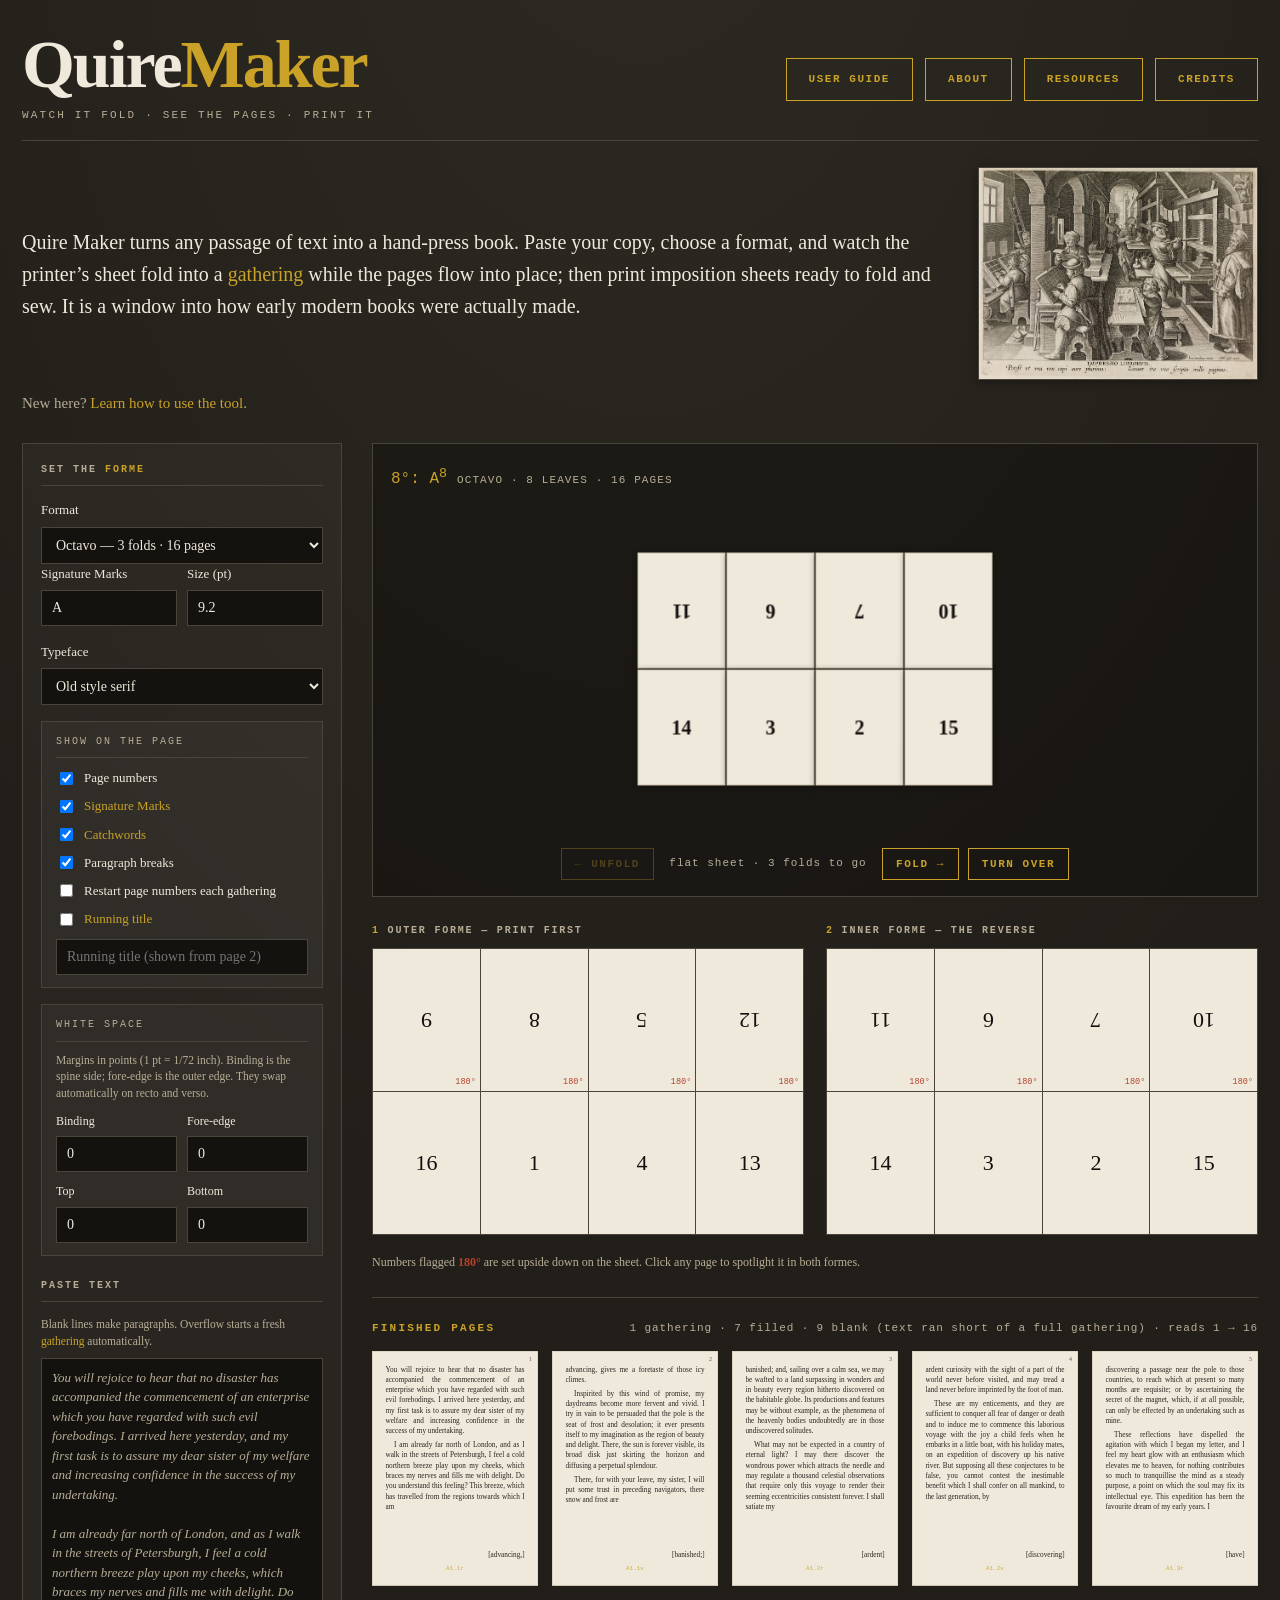
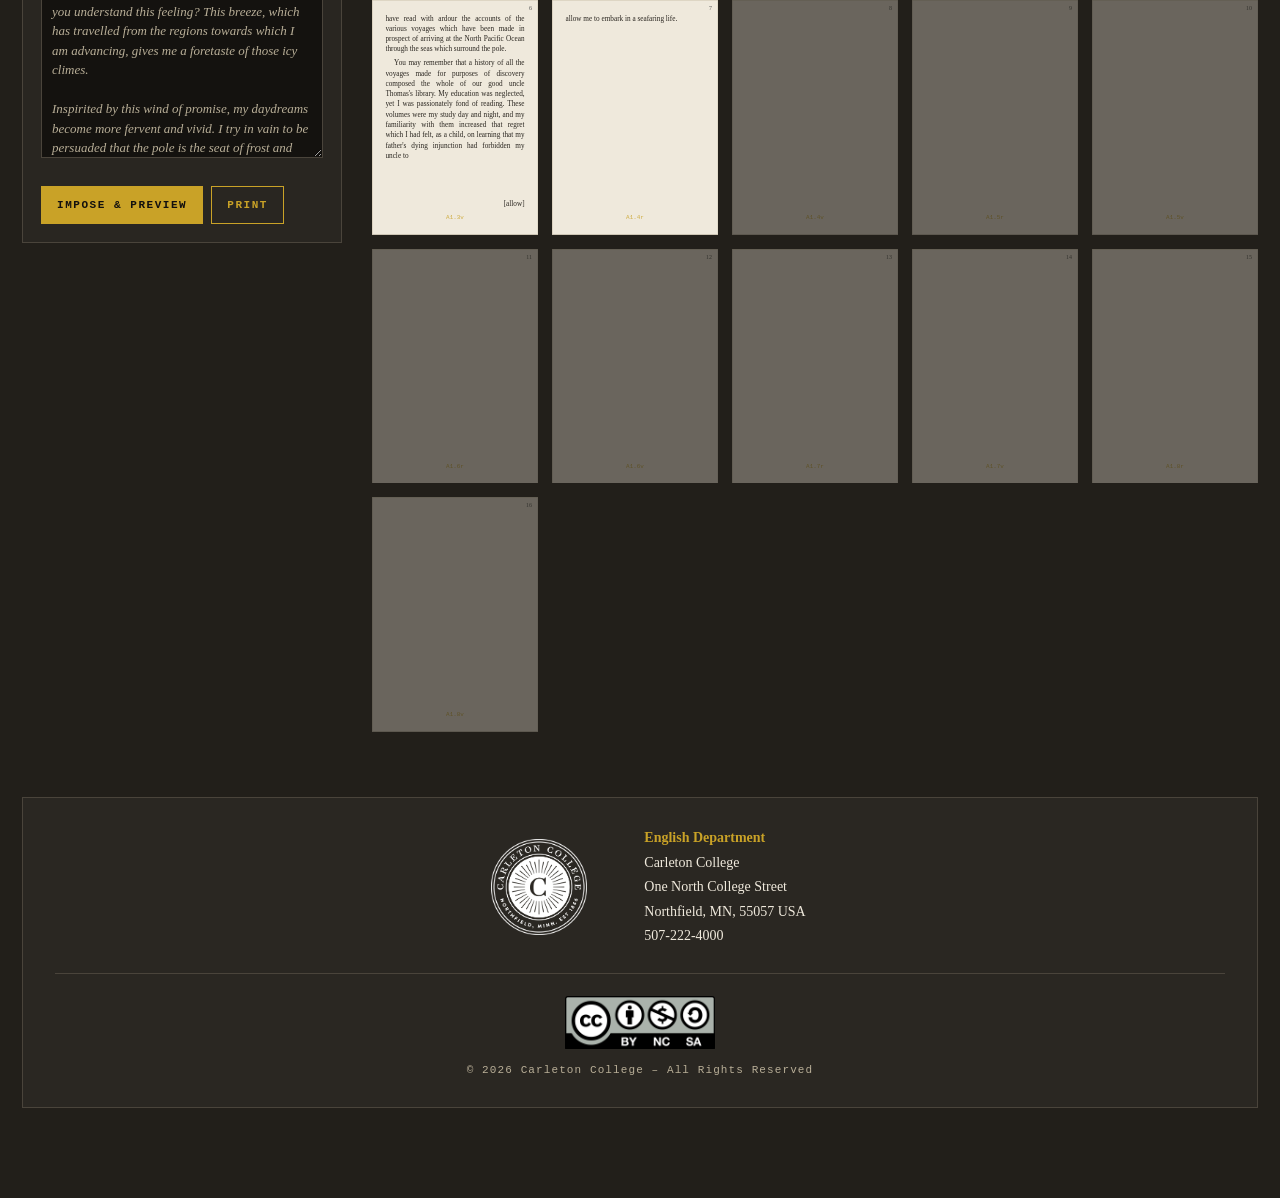
==== commit dd630ed6: "page numbers top + catchwords and sig now move with margins" ====
--- a/index.html
+++ b/index.html
@@ -24,8 +24,9 @@
 
 <section class="hero">
   <p class="lede">Quire Maker turns any passage of text into a hand-press book. Paste your copy,
-  choose a format, and watch the printer&rsquo;s sheet fold into a gathering while the pages flow
-  into place; then print imposition sheets ready to fold and sew. It is a window into how
+  choose a format, and watch the printer&rsquo;s sheet fold into a
+  <a href="https://blogs.bodleian.ox.ac.uk/theconveyor/gatherings-a-display/" target="_blank" rel="noopener noreferrer">gathering</a>
+  while the pages flow into place; then print imposition sheets ready to fold and sew. It is a window into how
   early modern books were actually made.</p>
   <img class="hero-img" src="images/quire.jpg" alt="A folded quire">
 </section>
@@ -33,7 +34,7 @@
 
 <div class="cols">
   <div class="panel">
-    <h2>Set the forme</h2>
+    <h2>Set the <a href="https://en.wikipedia.org/wiki/Forme" target="_blank" rel="noopener noreferrer">forme</a></h2>
 
     <label for="fmt">Format</label>
     <select id="fmt">
@@ -59,11 +60,11 @@
     <div class="togglebox">
       <div class="togglehead">Show on the page</div>
       <div class="chk"><input type="checkbox" id="pgnum" checked><span>Page numbers</span></div>
-      <div class="chk"><input type="checkbox" id="sigmark" checked><span>Signature Marks</span></div>
-      <div class="chk"><input type="checkbox" id="catch" checked><span>Catchwords</span></div>
+      <div class="chk"><input type="checkbox" id="sigmark" checked><span><a href="https://en.wikipedia.org/wiki/Section_(bookbinding)" target="_blank" rel="noopener noreferrer">Signature Marks</a></span></div>
+      <div class="chk"><input type="checkbox" id="catch" checked><span><a href="https://eng244.wordpress.com/bookgloss/catchword/" target="_blank" rel="noopener noreferrer">Catchwords</a></span></div>
       <div class="chk"><input type="checkbox" id="para" checked><span>Paragraph breaks</span></div>
       <div class="chk"><input type="checkbox" id="restartpg"><span>Restart page numbers each gathering</span></div>
-      <div class="chk"><input type="checkbox" id="runtitle"><span>Running title</span></div>
+      <div class="chk"><input type="checkbox" id="runtitle"><span><a href="https://eng244.wordpress.com/bookgloss/running-title/" target="_blank" rel="noopener noreferrer">Running title</a></span></div>
       <input type="text" id="runtitletext" class="runtitle-input" placeholder="Running title (shown from page 2)">
     </div>
 
@@ -81,7 +82,7 @@
     </div>
 
     <h2>Paste text</h2>
-    <div class="hint">Blank lines make paragraphs. Overflow starts a fresh gathering automatically.</div>
+    <div class="hint">Blank lines make paragraphs. Overflow starts a fresh <a href="https://blogs.bodleian.ox.ac.uk/theconveyor/gatherings-a-display/" target="_blank" rel="noopener noreferrer">gathering</a> automatically.</div>
     <textarea id="txt"></textarea>
 
     <div class="acts">
--- a/css/styles.css
+++ b/css/styles.css
@@ -129,6 +129,8 @@
   align-items:center;margin:0 0 12px;max-width:none;text-align:left}
 .lede{font-size:clamp(16px,2.2vw,20px);line-height:1.6;color:var(--paper);margin:0}
 .lede em{color:var(--gold);font-style:normal}
+.lede a,.panel a,.hint a{color:var(--gold);text-decoration:none}
+.lede a:hover,.panel a:hover,.hint a:hover{color:var(--vermilion)}
 .hero-guide{margin:0 0 28px;font-size:15px;line-height:1.5;color:var(--dim)}
 .hero-guide a{color:var(--gold);text-decoration:none}
 .hero-guide a:hover{color:var(--vermilion)}
@@ -301,4 +303,5 @@
   .ptext{min-height:0;text-align:justify}
   .ptext p{margin:0 0 .5em}
   .pcatch{min-height:0}
-  .pfol{min-height:0}}
+  .pfol{min-height:0}
+  .ppnum{pointer-events:none}}
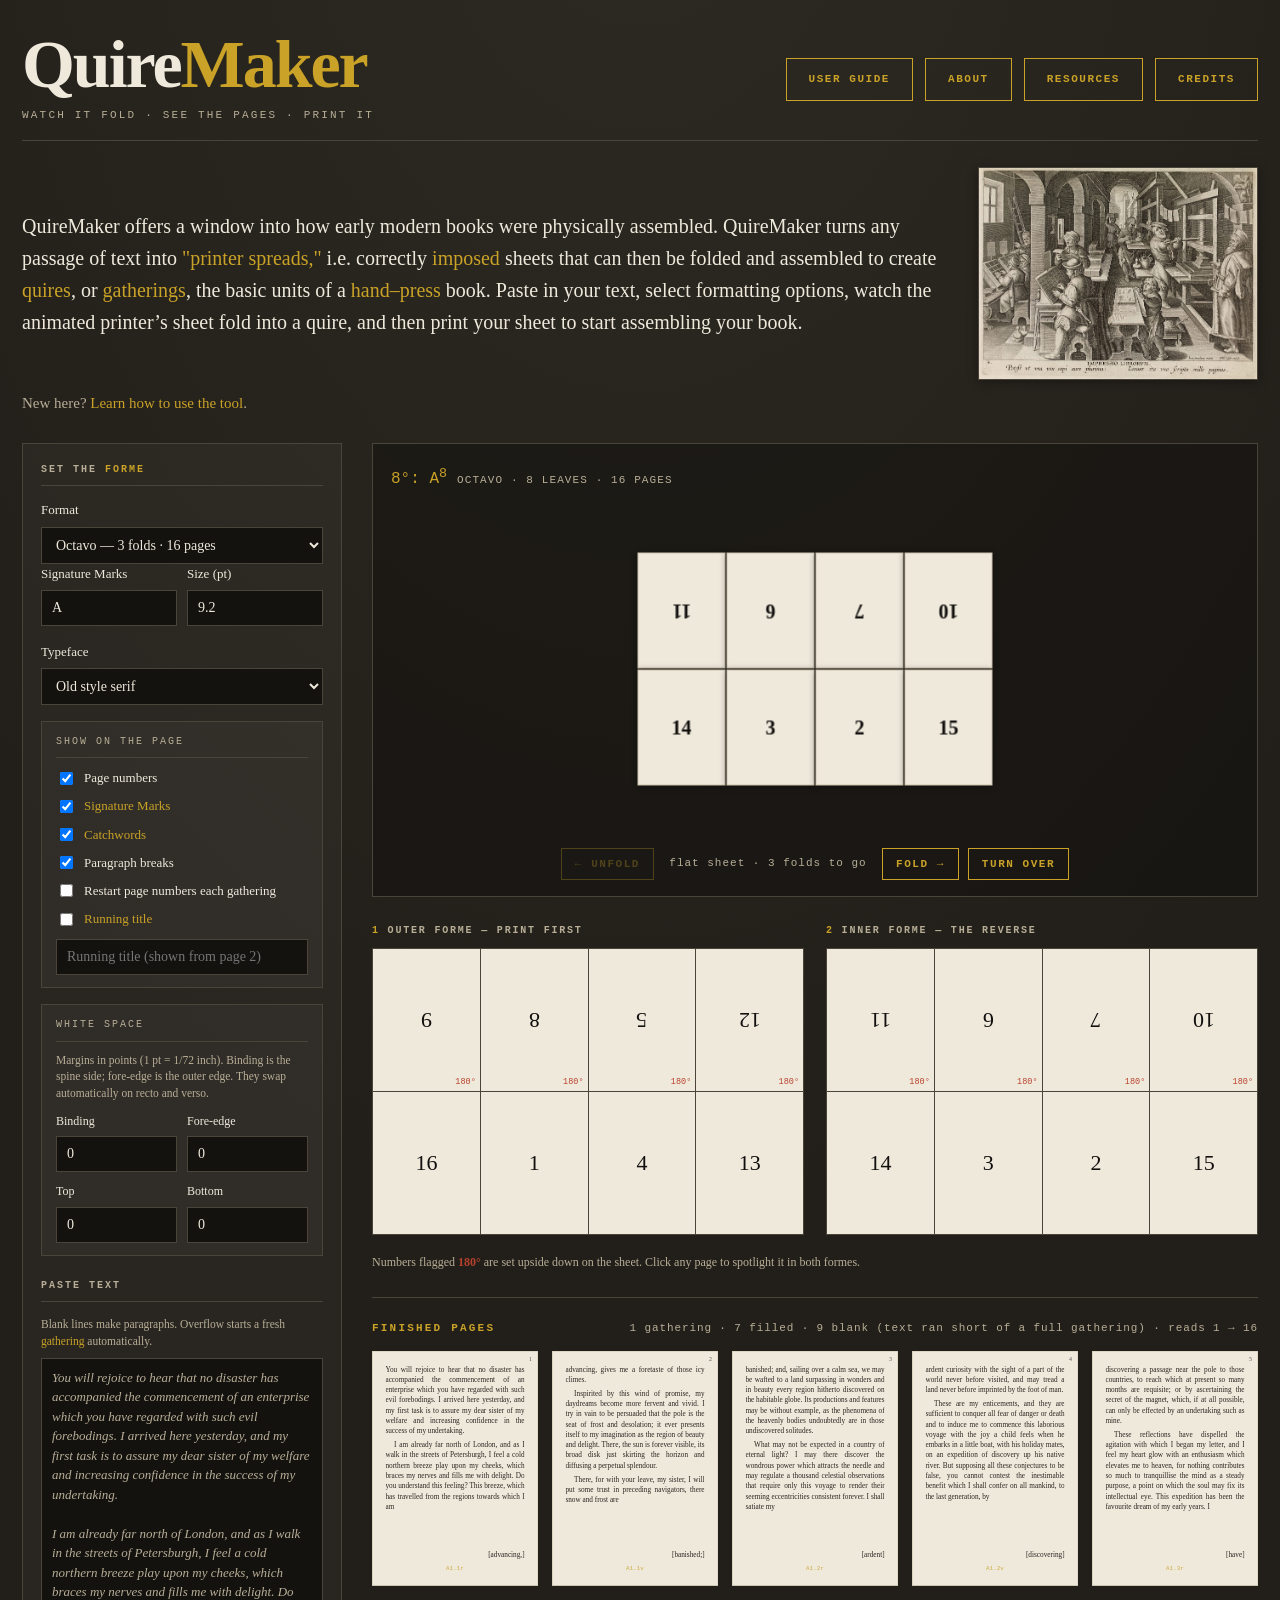
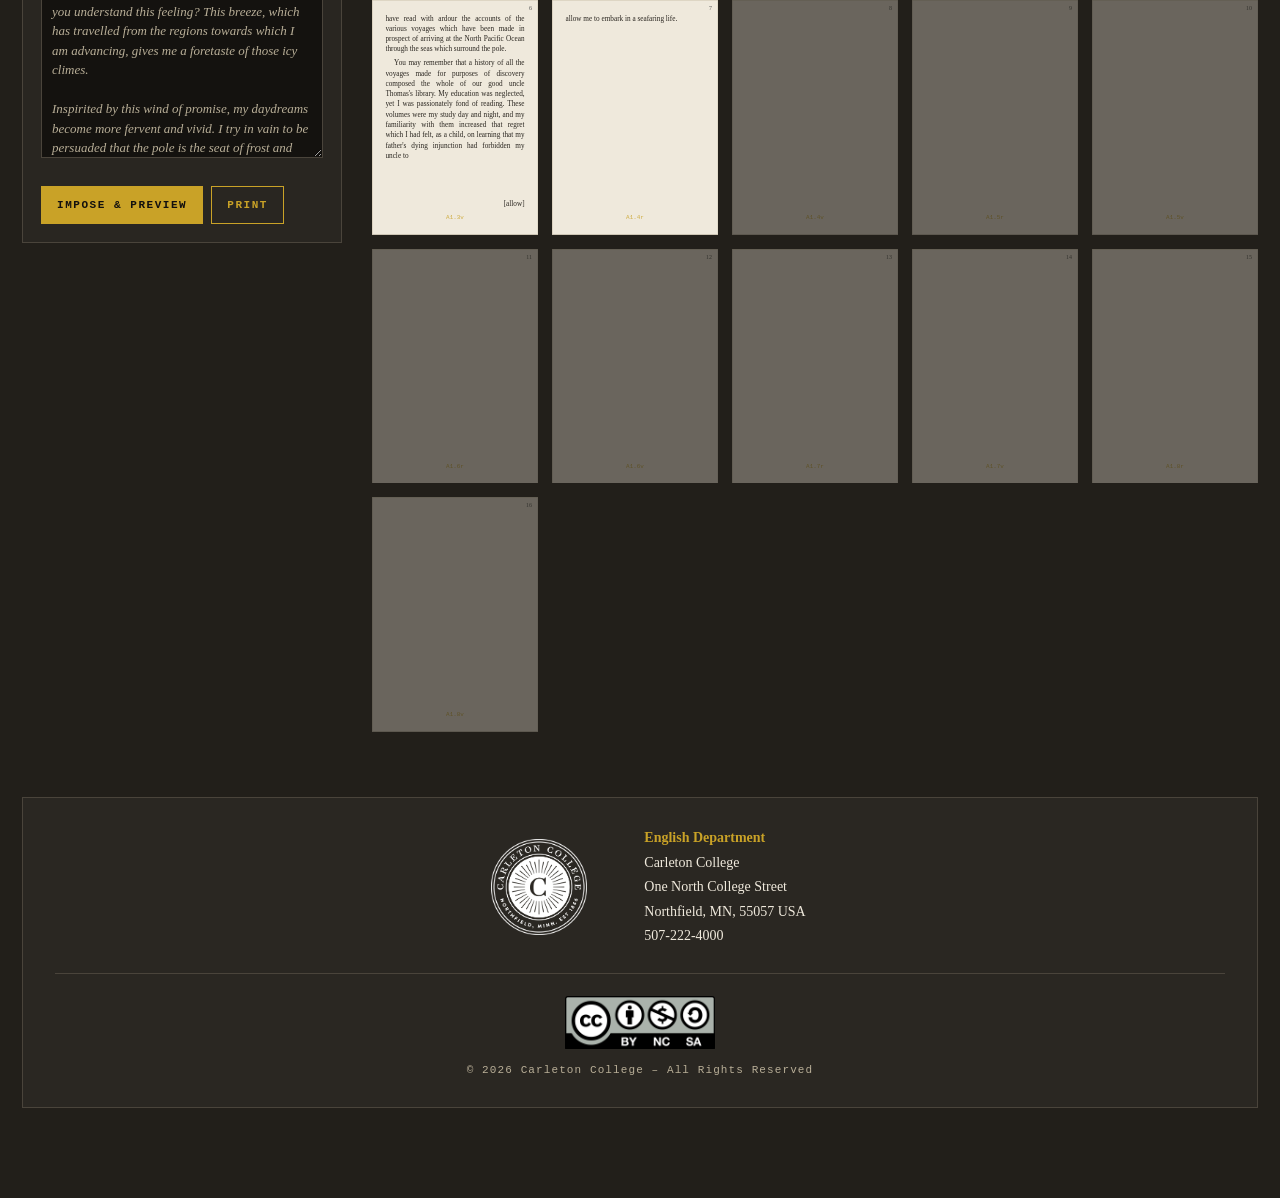
==== commit 147258c0: "Added new text to tool and included links" ====
--- a/index.html
+++ b/index.html
@@ -23,11 +23,14 @@
 </header>
 
 <section class="hero">
-  <p class="lede">Quire Maker turns any passage of text into a hand-press book. Paste your copy,
-  choose a format, and watch the printer&rsquo;s sheet fold into a
-  <a href="https://blogs.bodleian.ox.ac.uk/theconveyor/gatherings-a-display/" target="_blank" rel="noopener noreferrer">gathering</a>
-  while the pages flow into place; then print imposition sheets ready to fold and sew. It is a window into how
-  early modern books were actually made.</p>
+  <p class="lede">QuireMaker offers a window into how early modern books were physically assembled. 
+    QuireMaker turns any passage of text into 
+    <a href="https://smartpress.com/support/printing-basics/readers-spread-vs-printers-spread" target="_blank" rel="noopener noreferrer">&quot;printer spreads,&quot;</a> 
+    i.e. correctly <a href="https://en.wikipedia.org/wiki/Imposition" target="_blank" rel="noopener noreferrer">imposed</a> sheets
+    that can then be folded and assembled to create <a href="https://www.nottingham.ac.uk/manuscriptsandspecialcollections/researchguidance/medievalbooks/quires.aspx" target="_blank" rel="noopener noreferrer">quires</a>, or 
+    <a href="https://theconveyor.wordpress.com/2010/09/07/gatherings-a-display/" target="_blank" rel="noopener noreferrer">gatherings</a>, 
+    the basic units of a <a href="https://libguides.scu.edu/c.php?g=897729&p=6471387" target="_blank" rel="noopener noreferrer">hand&ndash;press </a>book. Paste in your text, select formatting options, 
+    watch the animated printer&rsquo;s sheet fold into a quire, and then print your sheet to start assembling your book.</p>
   <img class="hero-img" src="images/quire.jpg" alt="A folded quire">
 </section>
 <p class="hero-guide">New here? <a href="guide.html">Learn how to use the tool</a>.</p>
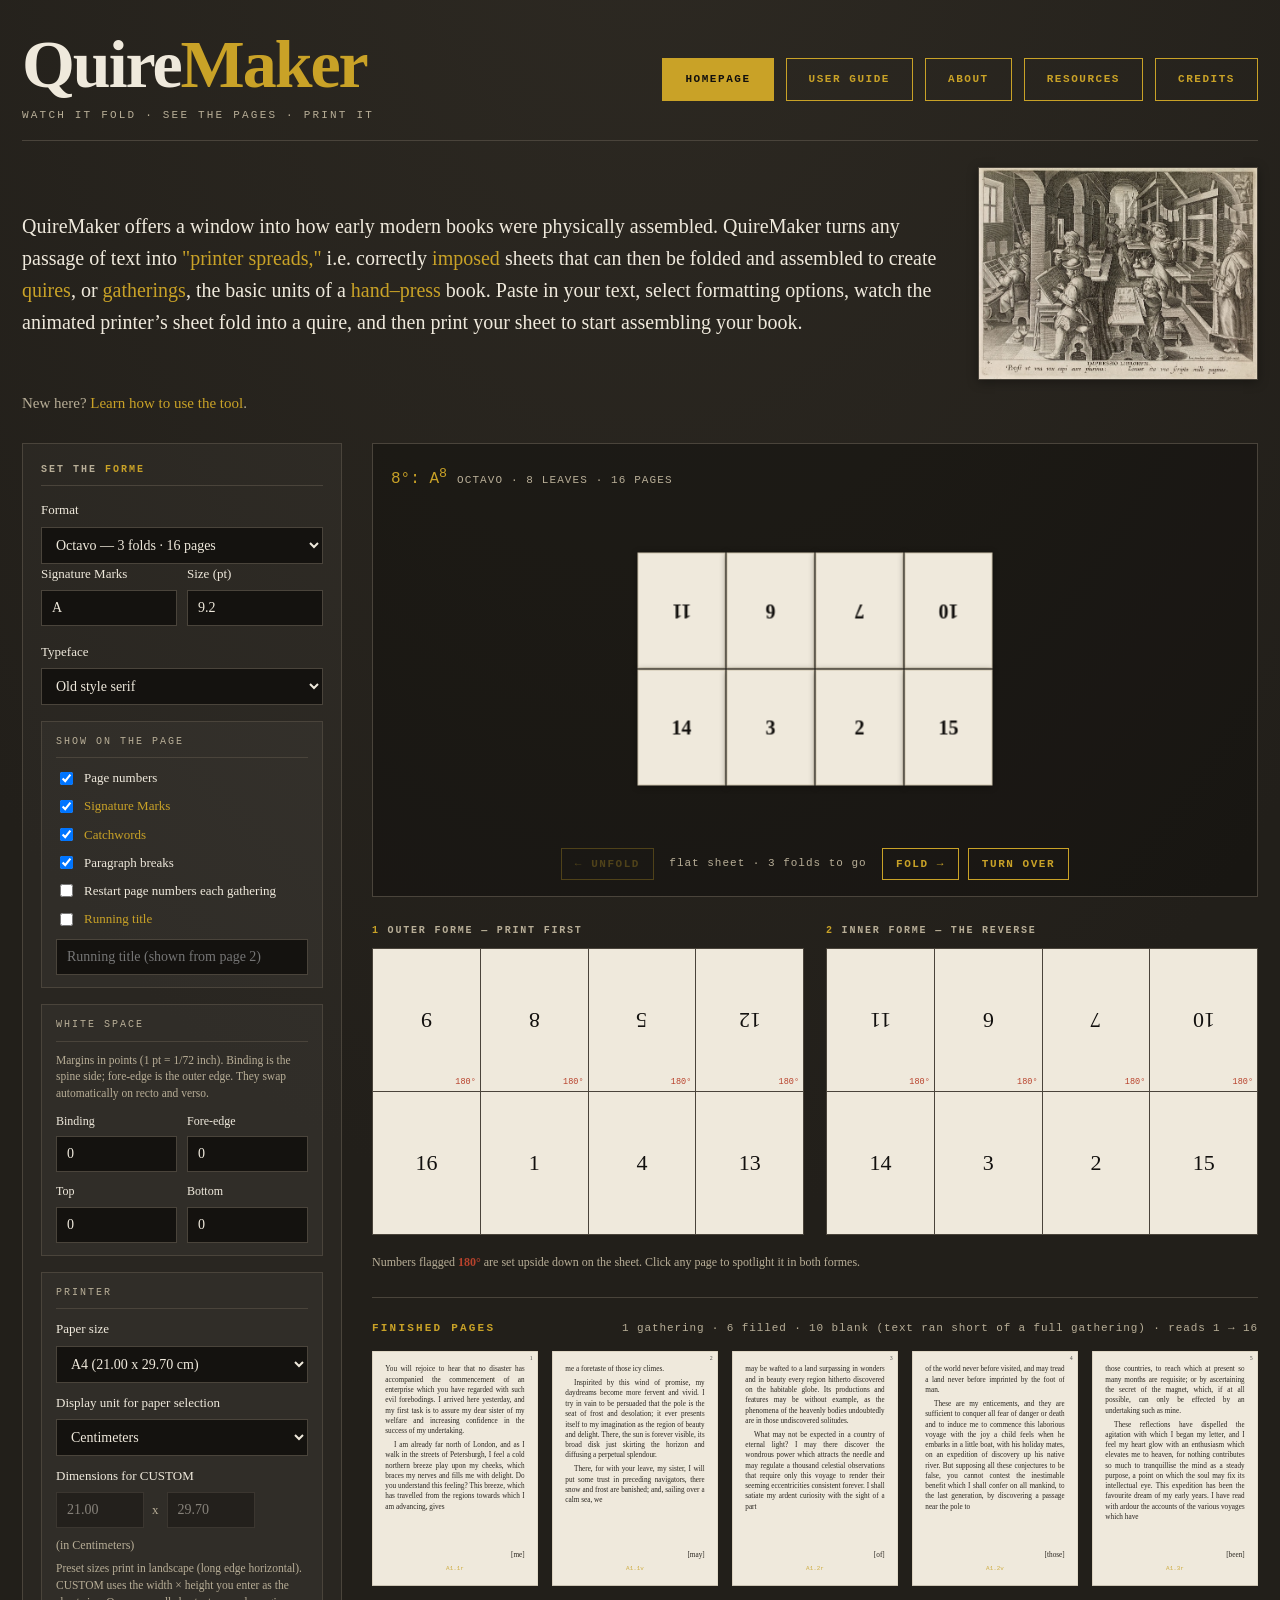
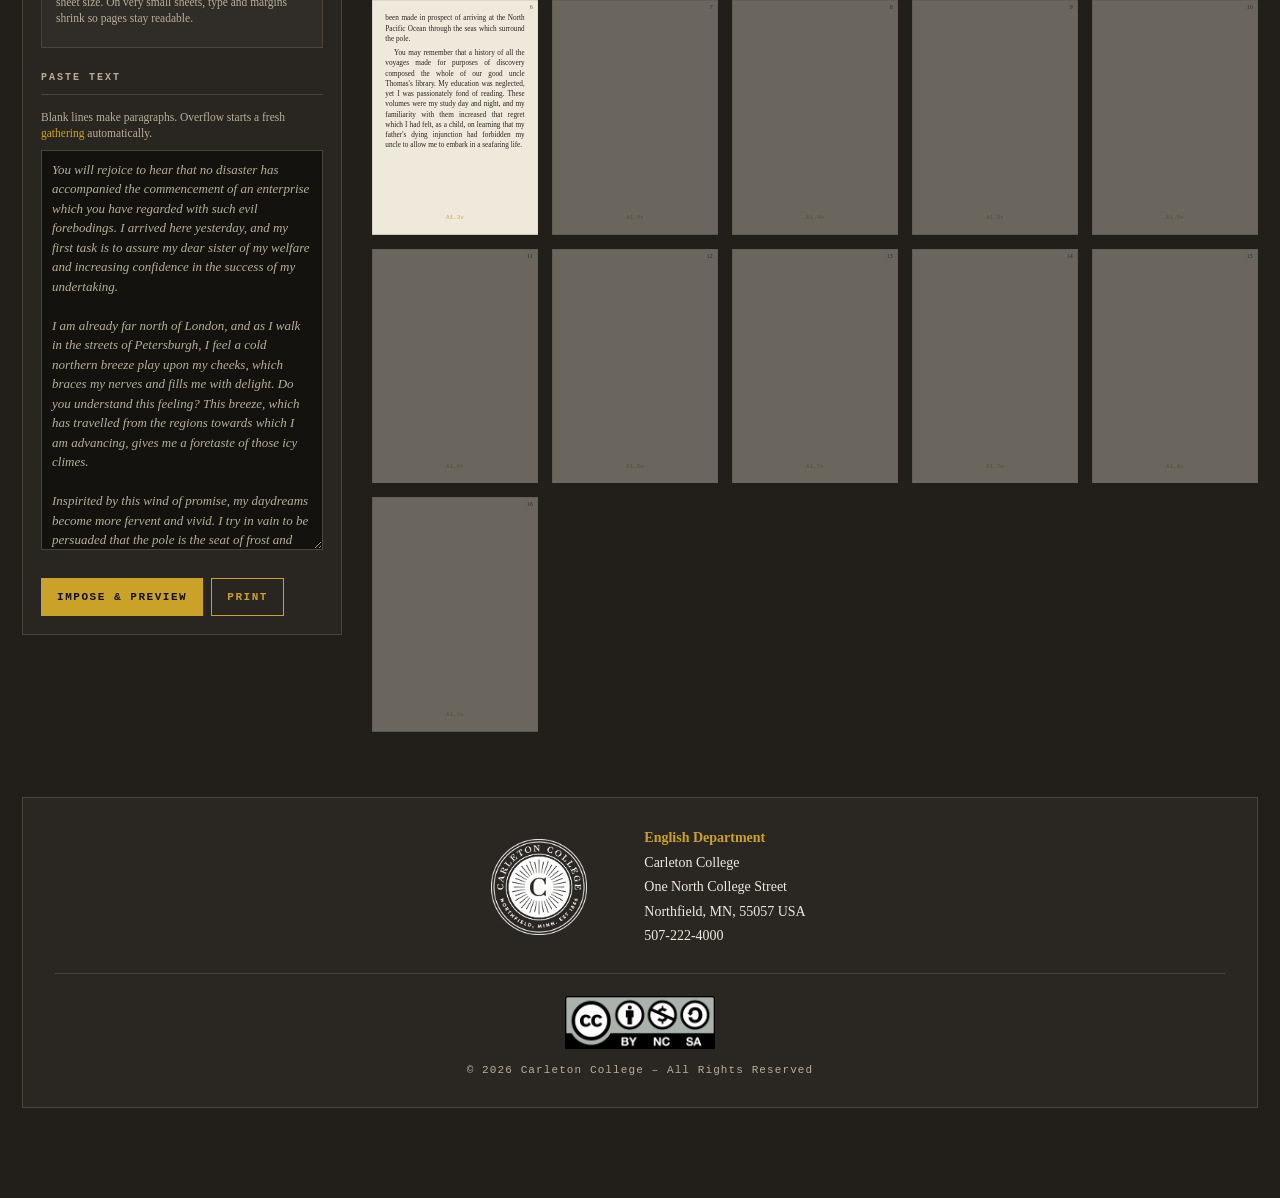
==== commit 55f25162: "paper size and a lot of design changes" ====
--- a/index.html
+++ b/index.html
@@ -11,10 +11,11 @@
 
 <header>
   <div class="brand">
-    <h1>Quire<span>Maker</span></h1>
+    <a class="brandlink" href="index.html"><h1>Quire<span>Maker</span></h1></a>
     <div class="tag">watch it fold &middot; see the pages &middot; print it</div>
   </div>
   <nav class="navbtns sitenav">
+    <a class="btnlink" href="index.html" aria-current="page">Homepage</a>
     <a class="btnlink" href="guide.html">User Guide</a>
     <a class="btnlink" href="about.html">About</a>
     <a class="btnlink" href="resources.html">Resources</a>
@@ -84,6 +85,26 @@
       </div>
     </div>
 
+    <div class="togglebox printer">
+      <div class="togglehead">Printer</div>
+      <label for="paper">Paper size</label>
+      <select id="paper"></select>
+      <label for="paperUnit">Display unit for paper selection</label>
+      <select id="paperUnit">
+        <option value="pt">Points</option>
+        <option value="in">Inches</option>
+        <option value="cm" selected>Centimeters</option>
+      </select>
+      <label for="paperW">Dimensions for CUSTOM</label>
+      <div class="paperdims">
+        <input type="number" id="paperW" min="1" step="any" title="Sheet width">
+        <span class="paperx">x</span>
+        <input type="number" id="paperH" min="1" step="any" title="Sheet height">
+        <span id="paperUnitLabel" class="paperunit">(in Centimeters)</span>
+      </div>
+      <div class="hint">Preset sizes print in landscape (long edge horizontal). CUSTOM uses the width&nbsp;&times;&nbsp;height you enter as the sheet size. On very small sheets, type and margins shrink so pages stay readable.</div>
+    </div>
+
     <h2>Paste text</h2>
     <div class="hint">Blank lines make paragraphs. Overflow starts a fresh <a href="https://blogs.bodleian.ox.ac.uk/theconveyor/gatherings-a-display/" target="_blank" rel="noopener noreferrer">gathering</a> automatically.</div>
     <textarea id="txt"></textarea>
@@ -127,7 +148,7 @@
       <img src="images/carletonlogo.png" alt="Carleton College">
     </div>
     <address class="footaddr">
-      <b>English Department</b><br>
+      <b><a href="https://www.carleton.edu/english/" target="_blank" rel="noopener noreferrer">English Department</a></b><br>
       Carleton College<br>
       One North College Street<br>
       Northfield, MN, 55057 USA<br>
--- a/css/styles.css
+++ b/css/styles.css
@@ -7,14 +7,26 @@
 body{background:radial-gradient(120% 90% at 50% -10%,#2e2a23 0%,var(--board) 60%);
   color:var(--paper);font-family:"Iowan Old Style","Palatino Linotype",Palatino,Georgia,serif;
   font-size:16px;line-height:1.55;min-height:100vh}
+a{color:var(--gold);text-decoration:none}
+a:hover{color:var(--vermilion)}
 .wrap{max-width:1320px;margin:0 auto;padding:34px 22px 90px}
 
 header{display:flex;align-items:center;justify-content:space-between;gap:20px;
   flex-wrap:wrap;border-bottom:1px solid var(--rule);padding-bottom:16px;margin-bottom:26px}
-h1{margin:0;font-size:clamp(36px,7vw,68px);line-height:.9;font-weight:600;letter-spacing:-.03em}
-h1 span{color:var(--gold)}
+.brandlink{text-decoration:none;color:inherit;display:inline-block}
+.brandlink:hover,.brandlink:focus,.brandlink:active,
+.brandlink:hover .brand-title,.brandlink:hover .brand-title span,
+.brandlink:hover h1,.brandlink:hover h1 span{color:inherit;text-decoration:none}
+.brandlink:hover .brand-title span,.brandlink:hover h1 span{color:var(--gold)}
+.brandlink:focus-visible{outline:2px solid var(--slate);outline-offset:4px}
+.brand-title,h1{margin:0;font-size:clamp(36px,7vw,68px);line-height:.9;font-weight:600;letter-spacing:-.03em}
+.brand-title span,h1 span{color:var(--gold)}
 .tag{font-family:ui-monospace,"SF Mono",Menlo,Consolas,monospace;font-size:11px;
   letter-spacing:.2em;text-transform:uppercase;color:var(--dim);margin-top:12px}
+/* Page title under the header rule, above body copy */
+.pagetitle{margin:0 0 18px;font-size:clamp(28px,5vw,44px);line-height:1.05;
+  font-weight:600;letter-spacing:-.02em;color:var(--paper)}
+.article > .pagetitle:first-child{margin-top:0}
 /* nav sits up on the title line, buttons pushed to the right */
 header .navbtns{width:auto;margin:0;justify-content:flex-end}
 
@@ -50,6 +62,13 @@
 .runtitle-input{margin-top:10px;font-size:12px;padding:7px 9px}
 .whitespace .two{margin-top:10px}
 .whitespace .two label{margin-top:0;font-size:12px}
+.printer label{margin-top:10px}
+.printer label:first-of-type{margin-top:0}
+.paperdims{display:flex;align-items:center;gap:8px;flex-wrap:wrap;margin-top:6px}
+.paperdims input{width:88px;flex:0 0 auto;margin:0}
+.paperdims .paperx{color:var(--dim);font-size:13px}
+.paperdims .paperunit{font-size:12px;color:var(--dim);white-space:nowrap}
+.printer input:disabled{opacity:.45}
 .whitespace .hint{margin:0 0 4px}
 
 button{font-family:ui-monospace,Menlo,monospace;font-size:11px;letter-spacing:.14em;
@@ -128,7 +147,7 @@
 .hero{display:grid;grid-template-columns:1fr minmax(160px,280px);gap:28px;
   align-items:center;margin:0 0 12px;max-width:none;text-align:left}
 .lede{font-size:clamp(16px,2.2vw,20px);line-height:1.6;color:var(--paper);margin:0}
-.lede em{color:var(--gold);font-style:normal}
+.lede em{color:var(--paper);font-style:normal}
 .lede a,.panel a,.hint a{color:var(--gold);text-decoration:none}
 .lede a:hover,.panel a:hover,.hint a:hover{color:var(--vermilion)}
 .hero-guide{margin:0 0 28px;font-size:15px;line-height:1.5;color:var(--dim)}
@@ -137,14 +156,15 @@
 .hero-img{width:100%;height:auto;display:block;object-fit:cover;
   border:1px solid var(--rule);box-shadow:0 2px 10px rgba(0,0,0,.35)}
 @media(max-width:700px){.hero{grid-template-columns:1fr}.hero-img{max-width:320px}}
-.article em{color:var(--gold);font-style:normal}
 .navbtns{display:flex;gap:12px;flex-wrap:wrap;justify-content:center;width:100%}
 .btnlink{display:inline-block;text-decoration:none;
   font-family:ui-monospace,Menlo,monospace;font-size:11px;letter-spacing:.14em;
   text-transform:uppercase;padding:12px 22px;border:1px solid var(--gold);
   background:transparent;color:var(--gold);font-weight:600;transition:background .15s,color .15s}
 .btnlink.ghost{background:transparent;color:var(--gold)}
-.btnlink:hover{background:var(--vermilion);border-color:var(--vermilion);color:#fff}
+.btnlink:hover{background:var(--vermilion);border-color:var(--vermilion);color:#fff;text-decoration:none}
+.btnlink[aria-current="page"]{background:var(--gold);color:var(--ink)}
+.btnlink[aria-current="page"]:hover{background:var(--vermilion);border-color:var(--vermilion);color:#fff}
 .btnlink:focus-visible{outline:2px solid var(--slate);outline-offset:3px}
 
 /* shared centered site nav on every page */
@@ -162,11 +182,13 @@
 .article h2{font-size:clamp(22px,4vw,32px);font-weight:600;letter-spacing:-.01em;
   color:var(--paper);margin:38px 0 12px;scroll-margin-top:24px}
 .article h2:first-child{margin-top:0}
-.article h2 span{color:var(--gold)}
+.article h2 span{color:var(--paper)}
 .article h3{font-family:ui-monospace,Menlo,monospace;font-size:11px;letter-spacing:.16em;
   text-transform:uppercase;color:var(--gold);margin:26px 0 10px}
 .article p{margin:0 0 16px;line-height:1.65}
-.article a{color:var(--gold)}
+.article a{color:var(--gold);text-decoration:none}
+.article a:hover{color:var(--vermilion)}
+.article em,.lede em{color:var(--paper);font-style:normal}
 
 /* numbered step cards for the guide */
 .steps{list-style:none;counter-reset:step;padding:0;margin:0 0 20px}
@@ -207,15 +229,15 @@
   padding:15px 18px;margin-bottom:12px}
 .reslist li b{color:var(--paper);display:block;margin-bottom:3px}
 .reslist li span{font-size:14px;color:var(--dim)}
-.reslist li a{text-decoration:none;display:block}
-.reslist li a b{color:var(--gold)}
-.reslist li a:hover b{color:var(--vermilion)}
+.reslist li a{text-decoration:none;display:block;color:var(--gold)}
+.reslist li a b{color:inherit}
+.reslist li a:hover,.reslist li a:hover b{color:var(--vermilion)}
 .reslist li:hover{border-color:var(--gold)}
 
 /* callout / tip */
 .callout{border-left:3px solid var(--gold);background:rgba(201,162,39,.08);
   padding:14px 18px;margin:0 0 22px;font-size:15px}
-.callout b{color:var(--gold)}
+.callout b{color:var(--paper)}
 
 /* ---- about: timeline + people ---- */
 .timeline{list-style:none;padding:0;margin:8px 0 26px;border-left:1px solid var(--rule)}
@@ -262,6 +284,9 @@
 .sitefoot .footlogo img{max-width:100%;max-height:100%;display:block}
 .sitefoot .footaddr{font-style:normal;font-size:14px;line-height:1.75;color:var(--paper)}
 .sitefoot .footaddr b{color:var(--gold);font-weight:600}
+.sitefoot .footaddr a{color:var(--gold);text-decoration:none}
+.sitefoot .footaddr a:hover{color:var(--vermilion)}
+.sitefoot .footaddr a b{color:inherit}
 /* licence + copyright strip, centred under the main row */
 .sitefoot .footlic{display:flex;flex-direction:column;align-items:center;gap:12px;
   margin-top:24px;padding-top:22px;border-top:1px solid var(--rule)}
@@ -292,10 +317,9 @@
   body{background:#fff}
   .wrap{display:none}
   #out{display:block}
-  @page{size:A4 landscape;margin:0}
-  html,body{width:297mm;height:210mm}
-  .psheet{page-break-after:always;break-after:page;display:grid;
-    width:297mm;height:210mm;overflow:hidden}
+  /* Sheet size is injected by buildPrint() via #printSheetStyle */
+  @page{margin:0}
+  .psheet{page-break-after:always;break-after:page;display:grid;overflow:hidden}
   /* Geometry is set inline by panelStyles() — keep CSS from fighting those sizes */
   .pcell{background:#fff;color:#2a2620;border:0;
     box-shadow:inset 0 0 0 1px #ccc}
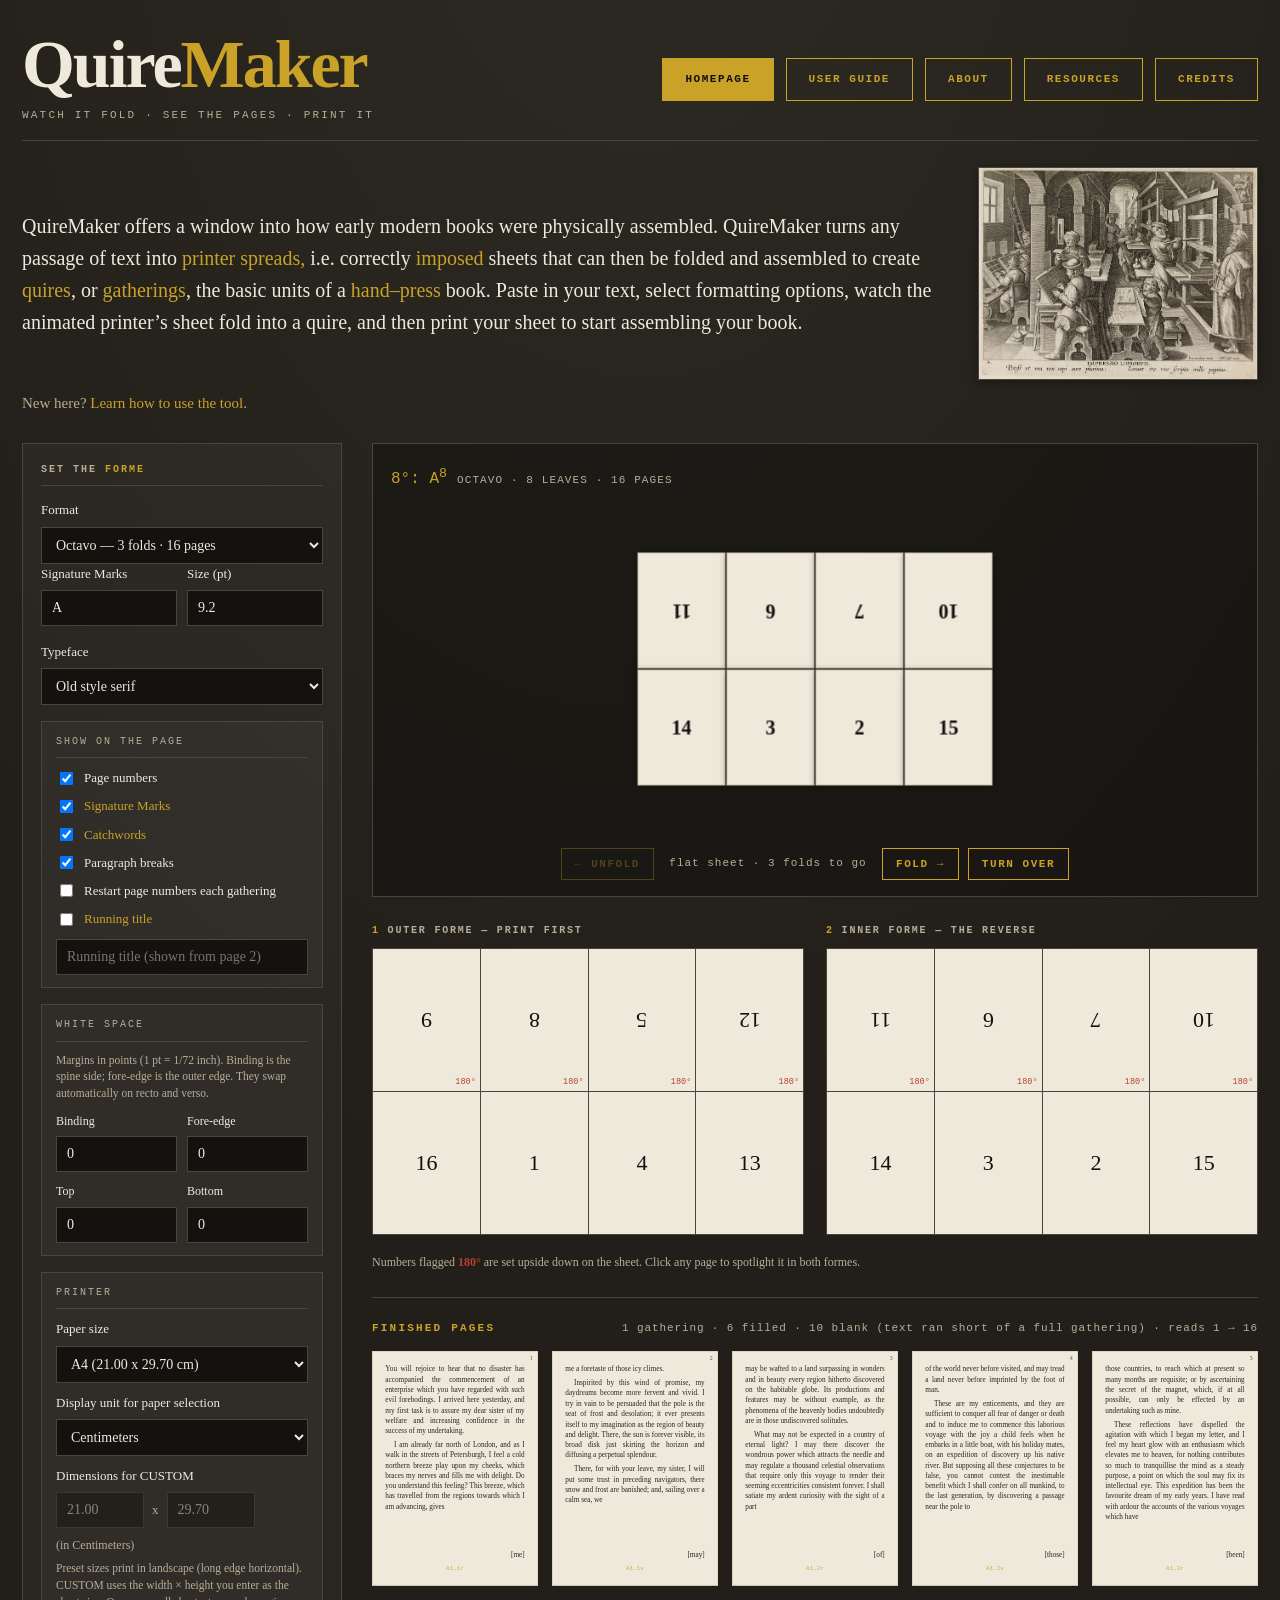
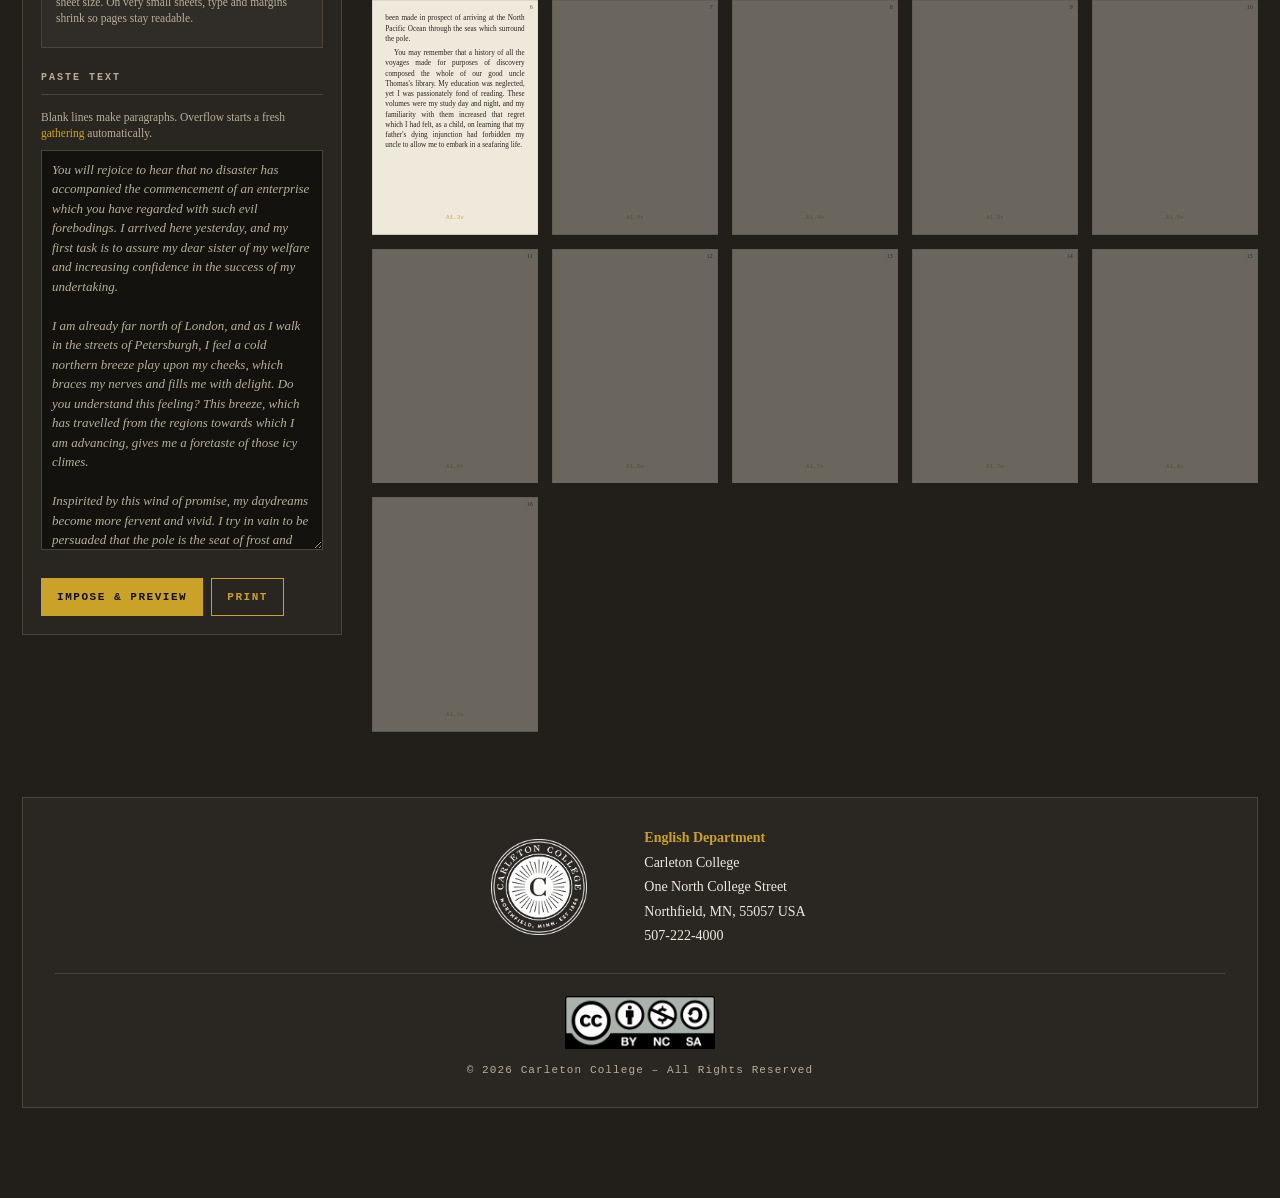
==== commit 8f528c66: "index.html fix" ====
--- a/index.html
+++ b/index.html
@@ -26,7 +26,7 @@
 <section class="hero">
   <p class="lede">QuireMaker offers a window into how early modern books were physically assembled. 
     QuireMaker turns any passage of text into 
-    <a href="https://smartpress.com/support/printing-basics/readers-spread-vs-printers-spread" target="_blank" rel="noopener noreferrer">&quot;printer spreads,&quot;</a> 
+    <a href="https://smartpress.com/support/printing-basics/readers-spread-vs-printers-spread" target="_blank" rel="noopener noreferrer">printer spreads,</a> 
     i.e. correctly <a href="https://en.wikipedia.org/wiki/Imposition" target="_blank" rel="noopener noreferrer">imposed</a> sheets
     that can then be folded and assembled to create <a href="https://www.nottingham.ac.uk/manuscriptsandspecialcollections/researchguidance/medievalbooks/quires.aspx" target="_blank" rel="noopener noreferrer">quires</a>, or 
     <a href="https://theconveyor.wordpress.com/2010/09/07/gatherings-a-display/" target="_blank" rel="noopener noreferrer">gatherings</a>, 
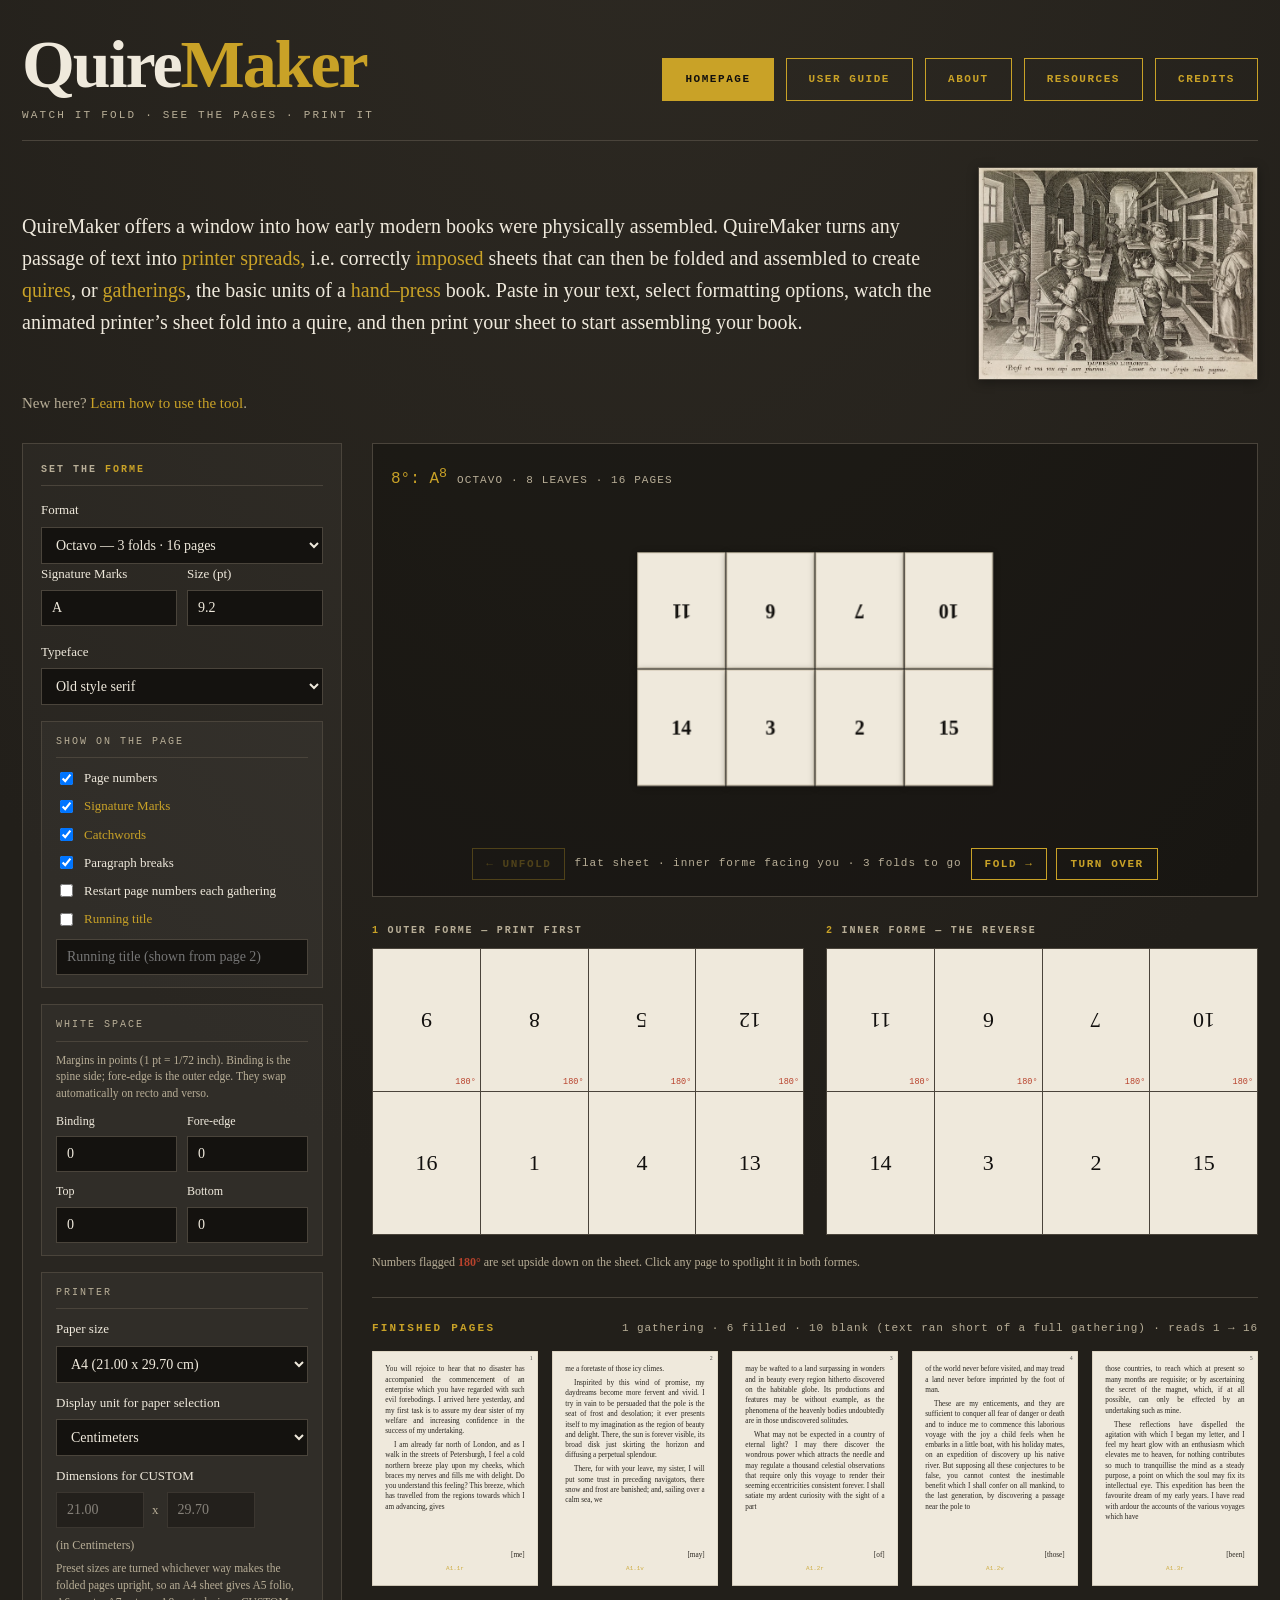
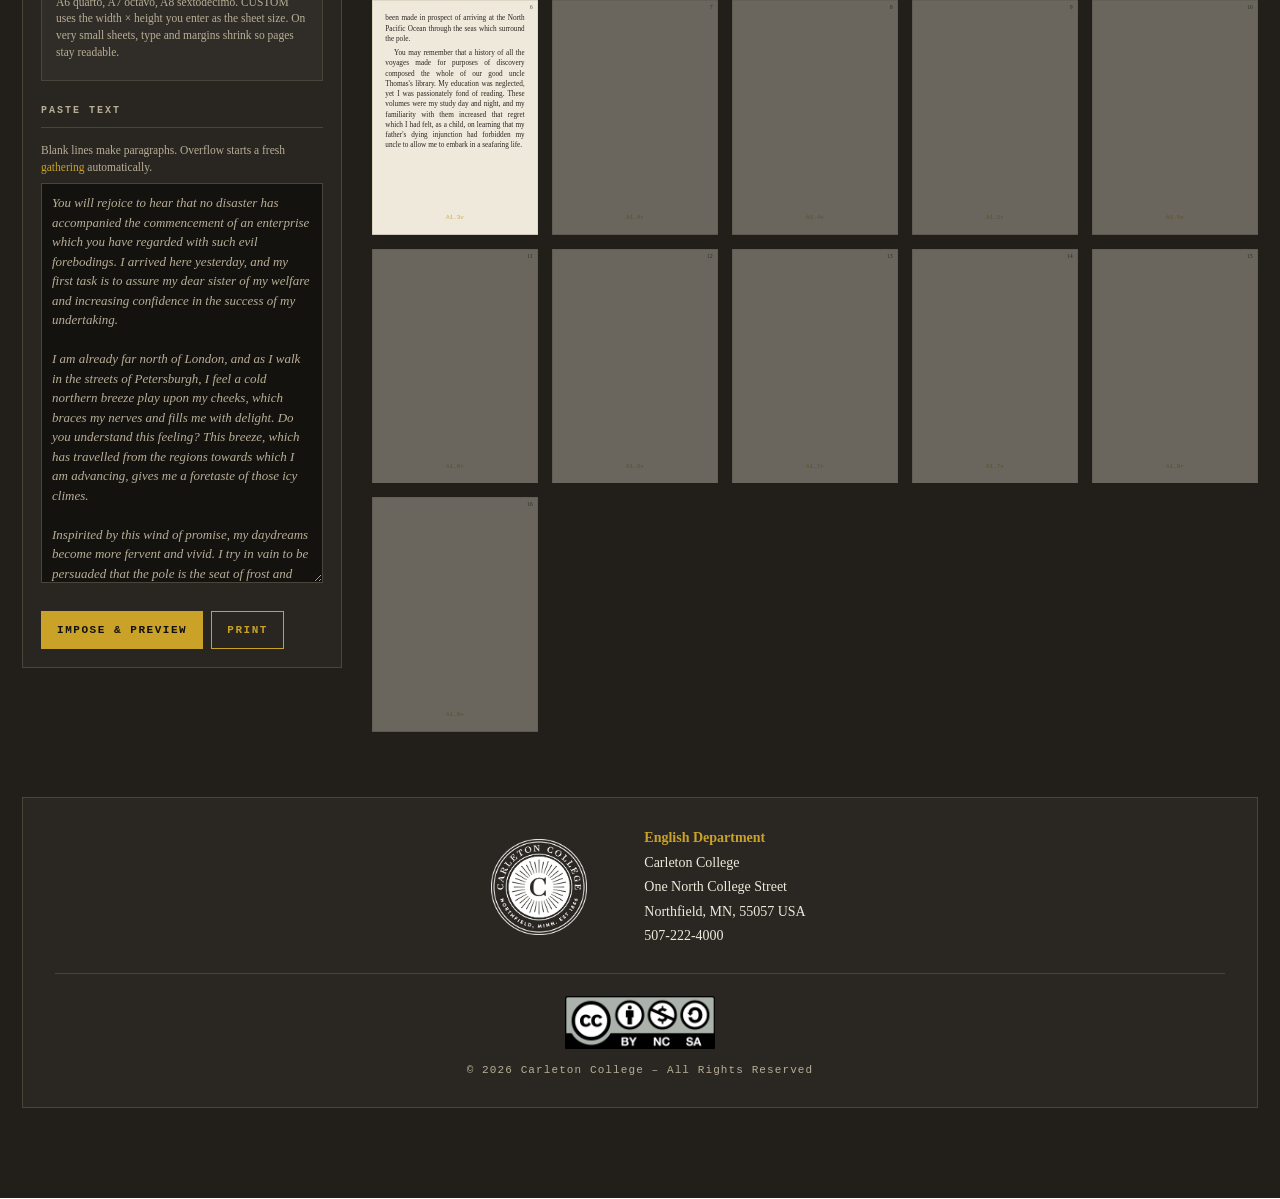
==== commit 68ecaf8d: "design and print bug fix" ====
--- a/index.html
+++ b/index.html
@@ -102,7 +102,7 @@
         <input type="number" id="paperH" min="1" step="any" title="Sheet height">
         <span id="paperUnitLabel" class="paperunit">(in Centimeters)</span>
       </div>
-      <div class="hint">Preset sizes print in landscape (long edge horizontal). CUSTOM uses the width&nbsp;&times;&nbsp;height you enter as the sheet size. On very small sheets, type and margins shrink so pages stay readable.</div>
+      <div class="hint">Preset sizes are turned whichever way makes the folded pages upright, so an A4 sheet gives A5 folio, A6 quarto, A7 octavo, A8 sextodecimo. CUSTOM uses the width&nbsp;&times;&nbsp;height you enter as the sheet size. On very small sheets, type and margins shrink so pages stay readable.</div>
     </div>
 
     <h2>Paste text</h2>
@@ -131,7 +131,6 @@
     <p class="legend">
       Numbers flagged <b style="color:var(--vermilion)">180&deg;</b> are set upside down on the sheet.
       Click any page to spotlight it in both formes.
-      </b>
     </p>
 
     <div class="previewhead">
--- a/css/styles.css
+++ b/css/styles.css
@@ -23,13 +23,12 @@
 .brand-title span,h1 span{color:var(--gold)}
 .tag{font-family:ui-monospace,"SF Mono",Menlo,Consolas,monospace;font-size:11px;
   letter-spacing:.2em;text-transform:uppercase;color:var(--dim);margin-top:12px}
-/* Page title under the header rule, above body copy */
 .pagetitle{margin:0 0 18px;font-size:clamp(28px,5vw,44px);line-height:1.05;
   font-weight:600;letter-spacing:-.02em;color:var(--paper)}
 .article > .pagetitle:first-child{margin-top:0}
-/* nav sits up on the title line, buttons pushed to the right */
 header .navbtns{width:auto;margin:0;justify-content:flex-end}
 
+/* tool layout */
 .cols{display:grid;grid-template-columns:320px 1fr;gap:30px;align-items:start}
 @media(max-width:980px){.cols{grid-template-columns:1fr}}
 
@@ -44,8 +43,7 @@
   font-family:inherit;font-size:14px;border-radius:0;background:#14120f;
   border:1px solid var(--rule);color:var(--paper)}
 textarea{min-height:400px;font-size:13px;line-height:1.5;resize:vertical}
-/* built-in passage shown as a sample: greyed + italic until the user clicks in */
-textarea.is-sample{color:var(--dim);font-style:italic}
+textarea.is-sample{color:var(--dim);font-style:italic} /* grey until first click */
 select:focus,input:focus,textarea:focus{outline:none;border-color:var(--gold)}
 .two{display:grid;grid-template-columns:1fr 1fr;gap:10px}
 .chk{display:flex;align-items:center;gap:8px;font-size:13px;margin-top:12px}
@@ -80,12 +78,12 @@
 button:focus-visible{outline:2px solid var(--slate);outline-offset:3px}
 .acts{display:flex;gap:8px;margin-top:20px;flex-wrap:wrap}
 
-/* ---- fold theatre: fixed, centered stage ---- */
+/* fold visual tool */
 .stagebox{border:1px solid var(--rule);background:rgba(0,0,0,.28);padding:20px 18px 16px;margin-bottom:26px;overflow:hidden}
 .formula{font-family:ui-monospace,Menlo,monospace;font-size:16px;color:var(--gold);margin:0 0 12px}
 .formula small{color:var(--dim);font-size:11px;letter-spacing:.1em;text-transform:uppercase;margin-left:10px}
 .scene{perspective:1600px;height:330px;display:flex;align-items:center;justify-content:center;overflow:hidden}
-.stack{position:relative;transform-style:preserve-3d;transition:transform .6s ease}  /* centered, never moves */
+.stack{position:relative;transform-style:preserve-3d;transition:transform .6s ease}
 .pc{position:absolute;background:var(--paper);color:var(--ink);border:1px solid var(--paperEdge);
   display:flex;align-items:center;justify-content:center;font-size:20px;font-weight:600;
   transform-style:preserve-3d;
@@ -101,7 +99,7 @@
 .step{font-family:ui-monospace,Menlo,monospace;font-size:11px;color:var(--dim);
   letter-spacing:.09em;min-width:210px;text-align:center}
 
-/* ---- formes ---- */
+/* forme maps */
 .formes{display:grid;grid-template-columns:1fr 1fr;gap:22px;margin-bottom:26px}
 @media(max-width:760px){.formes{grid-template-columns:1fr}}
 .forme h3{font-family:ui-monospace,Menlo,monospace;font-size:10px;letter-spacing:.18em;
@@ -120,7 +118,7 @@
 .legend{font-size:12px;color:var(--dim);margin:-8px 0 26px;line-height:1.5}
 .legend b{color:var(--paper);font-weight:600}
 
-/* ---- live page preview ---- */
+/* finished pages preview */
 .previewhead{display:flex;align-items:baseline;justify-content:space-between;gap:14px;
   flex-wrap:wrap;border-top:1px solid var(--rule);padding-top:22px;margin-bottom:14px}
 .previewhead h2{font-family:ui-monospace,Menlo,monospace;font-size:11px;letter-spacing:.2em;
@@ -143,7 +141,7 @@
   border-bottom:1px dashed var(--rule);padding-bottom:6px;margin-top:6px}
 .emptynote{color:var(--dim);font-size:13px}
 
-/* ---- hero + navigation ---- */
+/* hero + nav */
 .hero{display:grid;grid-template-columns:1fr minmax(160px,280px);gap:28px;
   align-items:center;margin:0 0 12px;max-width:none;text-align:left}
 .lede{font-size:clamp(16px,2.2vw,20px);line-height:1.6;color:var(--paper);margin:0}
@@ -167,17 +165,15 @@
 .btnlink[aria-current="page"]:hover{background:var(--vermilion);border-color:var(--vermilion);color:#fff}
 .btnlink:focus-visible{outline:2px solid var(--slate);outline-offset:3px}
 
-/* shared centered site nav on every page */
 .sitenav{margin:0 0 32px}
 
-/* subtle top nav / back link on subpages */
 .topnav{display:flex;align-items:center;gap:18px;margin:-6px 0 30px;flex-wrap:wrap}
 .backlink{text-decoration:none;font-family:ui-monospace,Menlo,monospace;font-size:11px;
   letter-spacing:.14em;text-transform:uppercase;color:var(--gold)}
 .backlink:hover{color:var(--vermilion)}
 .topnav .sep{color:var(--rule)}
 
-/* ---- article / prose pages (guide, about) ---- */
+/* guide / about / resources copy */
 .article{max-width:820px}
 .article h2{font-size:clamp(22px,4vw,32px);font-weight:600;letter-spacing:-.01em;
   color:var(--paper);margin:38px 0 12px;scroll-margin-top:24px}
@@ -190,7 +186,6 @@
 .article a:hover{color:var(--vermilion)}
 .article em,.lede em{color:var(--paper);font-style:normal}
 
-/* numbered step cards for the guide */
 .steps{list-style:none;counter-reset:step;padding:0;margin:0 0 20px}
 .steps li{counter-increment:step;position:relative;border:1px solid var(--rule);
   background:rgba(255,255,255,.03);padding:16px 18px 16px 62px;margin-bottom:12px}
@@ -202,7 +197,6 @@
 .steps li .k{font-family:ui-monospace,Menlo,monospace;font-size:12px;color:var(--gold);
   letter-spacing:.06em}
 
-/* format cheat-sheet grid */
 .fmtgrid{display:grid;grid-template-columns:repeat(auto-fit,minmax(150px,1fr));gap:14px;margin:6px 0 24px}
 .fmtcard{border:1px solid var(--rule);background:rgba(255,255,255,.03);padding:14px 16px}
 .fmtcard .big{font-size:28px;font-weight:600;color:var(--gold);line-height:1}
@@ -210,7 +204,6 @@
   text-transform:uppercase;color:var(--dim);margin:8px 0 2px}
 .fmtcard .sub{font-size:13px;color:var(--paper)}
 
-/* course schedule (related courses page) */
 .term{margin:0 0 26px}
 .term .season{font-family:ui-monospace,Menlo,monospace;font-size:12px;letter-spacing:.16em;
   text-transform:uppercase;color:var(--gold);margin:0 0 8px;
@@ -223,7 +216,6 @@
   font-size:13px;letter-spacing:.05em;color:var(--gold);font-weight:600}
 .courselist .title{color:var(--paper)}
 
-/* resource cards */
 .reslist{list-style:none;padding:0;margin:0 0 24px}
 .reslist li{border:1px solid var(--rule);background:rgba(255,255,255,.03);
   padding:15px 18px;margin-bottom:12px}
@@ -234,12 +226,10 @@
 .reslist li a:hover,.reslist li a:hover b{color:var(--vermilion)}
 .reslist li:hover{border-color:var(--gold)}
 
-/* callout / tip */
 .callout{border-left:3px solid var(--gold);background:rgba(201,162,39,.08);
   padding:14px 18px;margin:0 0 22px;font-size:15px}
 .callout b{color:var(--paper)}
 
-/* ---- about: timeline + people ---- */
 .timeline{list-style:none;padding:0;margin:8px 0 26px;border-left:1px solid var(--rule)}
 .timeline li{position:relative;padding:0 0 22px 26px}
 .timeline li::before{content:"";position:absolute;left:-6px;top:5px;width:11px;height:11px;
@@ -250,8 +240,7 @@
 .people{margin:10px 0 30px}
 .lead-card{display:flex;gap:22px;align-items:center;border:1px solid var(--rule);
   background:rgba(255,255,255,.03);padding:20px;margin-bottom:22px;flex-wrap:wrap}
-.photo{background:(45deg);
-  color:var(--dim);font-family:ui-monospace,Menlo,monospace;font-size:10px;letter-spacing:.12em;
+.photo{color:var(--dim);font-family:ui-monospace,Menlo,monospace;font-size:10px;letter-spacing:.12em;
   text-transform:uppercase;text-align:center;flex:0 0 auto}
 .photo.lead{width:150px;height:180px}
 .photo.group{width:100%;max-width:520px;height:auto;margin:16px auto 0;
@@ -270,12 +259,11 @@
   font-family:ui-monospace,Menlo,monospace;font-size:11px;letter-spacing:.1em;color:var(--dim);
   text-align:center}
 
-/* ---- shared institutional footer box (every page) ---- */
+/* footer */
 .sitefoot{border:1px solid var(--rule);background:rgba(255,255,255,.035);
   margin-top:65px;padding:28px 32px}
 .sitefoot .footmain{display:flex;align-items:center;justify-content:center;
   gap:40px;flex-wrap:wrap}
-/* logo slot: dashed placeholder now, swap the inner <span> for an <img> later */
 .sitefoot .footlogo{flex:0 0 auto;width:130px;height:96px;
   display:flex;align-items:center;justify-content:center}
 .sitefoot .footlogo span{width:100%;height:100%;display:flex;align-items:center;
@@ -287,7 +275,6 @@
 .sitefoot .footaddr a{color:var(--gold);text-decoration:none}
 .sitefoot .footaddr a:hover{color:var(--vermilion)}
 .sitefoot .footaddr a b{color:inherit}
-/* licence + copyright strip, centred under the main row */
 .sitefoot .footlic{display:flex;flex-direction:column;align-items:center;gap:12px;
   margin-top:24px;padding-top:22px;border-top:1px solid var(--rule)}
 .sitefoot .cclicense{width:150px;height:54px;display:flex;align-items:center;justify-content:center}
@@ -298,7 +285,6 @@
 .sitefoot .footcopy{font-family:ui-monospace,Menlo,monospace;font-size:11px;
   letter-spacing:.1em;color:var(--dim);text-align:center}
 
-/* ---- centered layout for prose / about pages ---- */
 .article{max-width:860px;margin:0 auto}
 .article .lede{text-align:left}
 .article h2{text-align:center}
@@ -311,16 +297,14 @@
 .term{max-width:600px;margin:0 auto 26px}
 .reslist{max-width:680px;margin:0 auto 24px}
 
-/* ---- print ---- */
+/* print sheets */
 #out{display:none}
 @media print{
   body{background:#fff}
   .wrap{display:none}
   #out{display:block}
-  /* Sheet size is injected by buildPrint() via #printSheetStyle */
   @page{margin:0}
   .psheet{page-break-after:always;break-after:page;display:grid;overflow:hidden}
-  /* Geometry is set inline by panelStyles() — keep CSS from fighting those sizes */
   .pcell{background:#fff;color:#2a2620;border:0;
     box-shadow:inset 0 0 0 1px #ccc}
   .pcell.rot{transform:rotate(180deg)}
